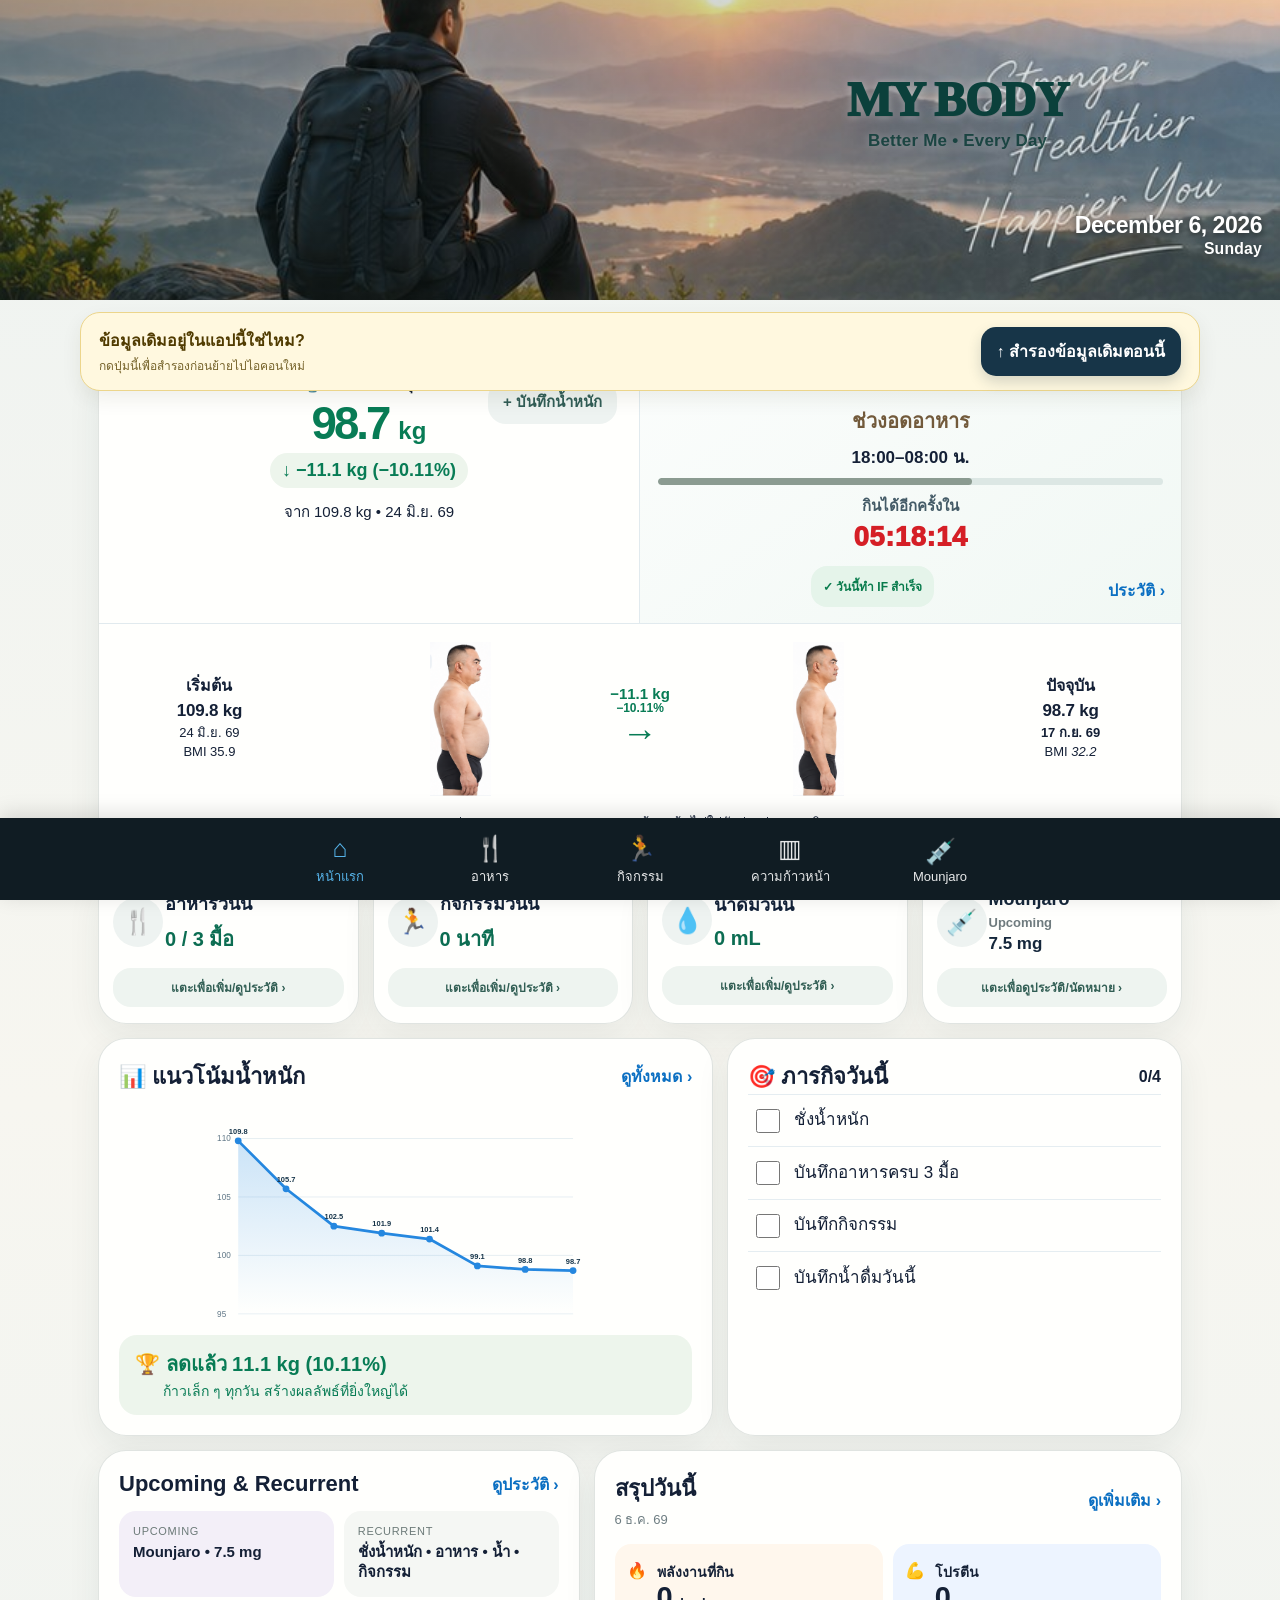
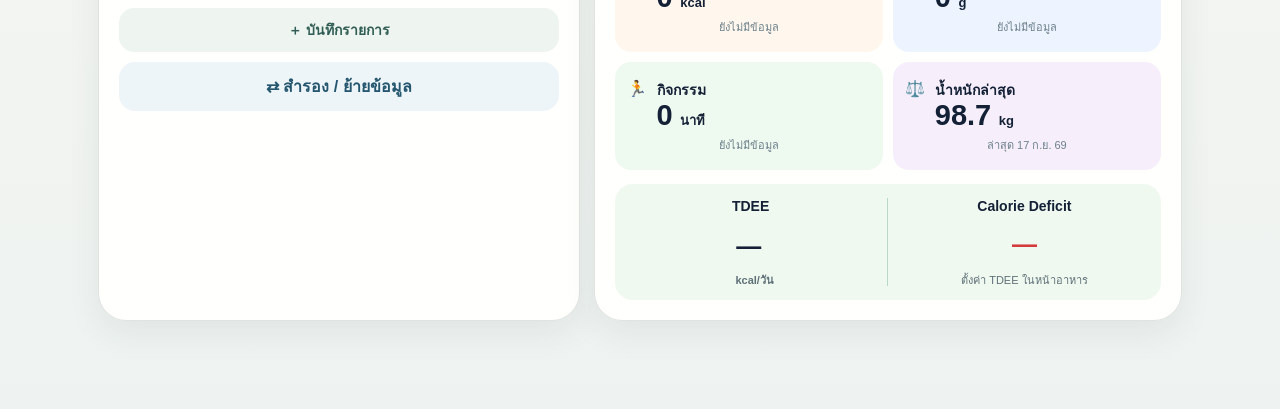
==== index.html @ dd6fee8f "Add files via upload" ====
<!doctype html><html lang="th"><head><meta charset="utf-8"><meta name="viewport" content="width=device-width,initial-scale=1,viewport-fit=cover,user-scalable=no"><meta name="theme-color" content="#173548"><meta http-equiv="Cache-Control" content="no-cache, no-store, must-revalidate"><meta http-equiv="Pragma" content="no-cache"><meta http-equiv="Expires" content="0"><title>MY BODY V1.9.5</title><link rel="manifest" href="manifest.json?v=1.9.5"><link rel="stylesheet" href="style.css?v=1.9.5"><link rel="icon" type="image/png" sizes="32x32" href="favicon-32.png?v=1.9.4"><link rel="apple-touch-icon" href="apple-touch-icon.png?v=1.9.4"><meta name="apple-mobile-web-app-capable" content="yes"></head><body>
<div id="app">
<header class="hero"><div class="heroText"><h1>MY BODY</h1><small>Better Me • Every Day</small></div><button class="dateCard" onclick="openDay()"><b id="todayDate"></b><span id="dow"></span></button></header>
<div class="legacyBackupBridge" id="legacyBackupBridge">
  <div><b>ข้อมูลเดิมอยู่ในแอปนี้ใช่ไหม?</b><small>กดปุ่มนี้เพื่อสำรองก่อนย้ายไปไอคอนใหม่</small></div>
  <button type="button" onclick="legacyExportBackup()">↑ สำรองข้อมูลเดิมตอนนี้</button>
</div>
<main>
<section class="card progressHero" onclick="openSection('weight')"><div class="topHealthSplit"><div class="weightBlock"><span class="eyebrow">⚖️ น้ำหนักปัจจุบัน</span><div class="weightNow"><b id="currentWeight">98.7</b><small>kg</small></div><div class="loss" id="lossText">↓ −11.1 kg (−10.11%)</div><p>จาก 109.8 kg • 24 มิ.ย. 69</p><button class="primary" onclick="event.stopPropagation();openAdd('weight')">+ บันทึกน้ำหนัก</button></div><div class="ifBlock" onclick="event.stopPropagation();openSection('if')"><div class="ifHead"><span>⏱ IF 14:10</span></div><b id="ifStatus">ช่วงรับประทานอาหาร</b><p id="ifWindow">08:00–18:00 น.</p><div class="ifProgress" aria-hidden="true"><i id="ifProgressFill"></i></div><span class="ifCountdownLabel" id="ifCountdownLabel">เหลือเวลากินอีก</span><strong id="ifCountdown">กำลังคำนวณ…</strong><button type="button" id="ifMarkBtn" class="ifMarkBtn" onclick="event.stopPropagation();toggleIFToday()">✓ วันนี้ทำ IF สำเร็จ</button><button type="button" class="ifHistoryLink" onclick="event.stopPropagation();openSection('if')">ประวัติ ›</button></div></div><div class="compare"><div><span>เริ่มต้น</span><b>109.8 kg</b><small>24 มิ.ย. 69<br>BMI 35.9</small></div><div class="bodyPhoto start" aria-label="ภาพแสดงความก้าวหน้าช่วงเริ่มต้น"></div><div class="delta"><b id="compareLossKg">−11.1 kg</b><span id="compareLossPct">−10.11%</span><em>→</em></div><div class="bodyPhoto now" aria-label="ภาพแสดงความก้าวหน้าปัจจุบัน"></div><div><span>ปัจจุบัน</span><b id="compareNow">98.7 kg</b><small><span id="compareDate">17 ก.ย. 69</span><br>BMI <i id="bmiNow">32.2</i></small></div><p>ส่วนสูง 175 ซม. • ภาพแสดงความก้าวหน้า ไม่ใช่สัดส่วนร่างกายจริง</p></div></section>
<section class="quickGrid"><button class="quick food" onclick="openSection('food')"><i>🍴</i><span>อาหารวันนี้</span><b id="mealCount">0 / 3 มื้อ</b><em>แตะเพื่อเพิ่ม/ดูประวัติ ›</em></button><button class="quick activity" onclick="openSection('activity')"><i>🏃</i><span>กิจกรรมวันนี้</span><b id="activityToday">0 นาที</b><em>แตะเพื่อเพิ่ม/ดูประวัติ ›</em></button><button class="quick water" onclick="openSection('water')"><i>💧</i><span>น้ำดื่มวันนี้</span><b id="waterToday">0 mL</b><em>แตะเพื่อเพิ่ม/ดูประวัติ ›</em></button><button class="quick mounjaro" onclick="openSection('mounjaro')"><i>💉</i><span>Mounjaro</span><b><small>Upcoming</small> 7.5 mg</b><em>แตะเพื่อดูประวัติ/นัดหมาย ›</em></button></section>
<section class="twoCol"><article class="card chartCard" onclick="openSection('weight')"><div class="head"><h2>📊 แนวโน้มน้ำหนัก</h2><span>ดูทั้งหมด ›</span></div><div id="chart"></div><div class="achievement">🏆 <b id="achievementLoss">ลดแล้ว 11.1 kg (10.11%)</b><small>ก้าวเล็ก ๆ ทุกวัน สร้างผลลัพธ์ที่ยิ่งใหญ่ได้</small></div></article><article class="card mission"><div class="head"><h2>🎯 ภารกิจวันนี้</h2><b id="score">0/4</b></div><label><input type="checkbox" data-task="weight"> ชั่งน้ำหนัก</label><label><input type="checkbox" data-task="food"> บันทึกอาหารครบ 3 มื้อ</label><label><input type="checkbox" data-task="activity"> บันทึกกิจกรรม</label><label><input type="checkbox" data-task="water"> บันทึกน้ำดื่มวันนี้</label></article></section>
<section class="twoCol lower"><article class="card upcomingCard" onclick="openSection('planner')"><div class="head"><h2>Upcoming &amp; Recurrent</h2><span>ดูประวัติ ›</span></div><div class="planPreview"><div><small>UPCOMING</small><b id="upcomingPreview">Mounjaro • 7.5 mg</b></div><div><small>RECURRENT</small><b>ชั่งน้ำหนัก • อาหาร • น้ำ • กิจกรรม</b></div></div><button class="planAdd" onclick="event.stopPropagation();openAdd('planner')">＋ บันทึกรายการ</button><button class="dataTransferBtn" onclick="event.stopPropagation();openBackup()">⇄ สำรอง / ย้ายข้อมูล</button></article><article class="card summary summary19"><div class="head"><div><h2>สรุปวันนี้</h2><small id="summaryDate"></small></div><span onclick="openDay()">ดูเพิ่มเติม ›</span></div><div class="metricGrid19"><p>🔥<span>พลังงานที่กิน</span><b id="kcalToday">0</b><small>kcal</small><em id="kcalDelta">ยังไม่มีข้อมูล</em></p><p>💪<span>โปรตีน</span><b id="proteinToday">0</b><small>g</small><em id="proteinDelta">ยังไม่มีข้อมูล</em></p><p>🏃<span>กิจกรรม</span><b id="sumActivity">0</b><small>นาที</small><em id="activityDelta">ยังไม่มีข้อมูล</em></p><p class="weightMetric" onclick="openSection('weight')">⚖️<span>น้ำหนักล่าสุด</span><b id="summaryWeight">—</b><small>kg</small><em id="summaryWeightDate">—</em></p></div><div class="energyStrip19"><div><span>TDEE</span><b id="summaryTdee">—</b><small>kcal/วัน</small></div><div class="deficitMini" onclick="openSection('food')"><span>Calorie Deficit</span><b id="deficitToday">—</b><small id="deficitHint">ตั้งค่า TDEE ในหน้าอาหาร</small></div></div></article></section>
</main>
<nav><button class="active" onclick="home()">⌂<span>หน้าแรก</span></button><button onclick="openSection('food')">🍴<span>อาหาร</span></button><button onclick="openSection('activity')">🏃<span>กิจกรรม</span></button><button onclick="openSection('weight')">▥<span>ความก้าวหน้า</span></button><button onclick="openSection('mounjaro')">💉<span>Mounjaro</span></button></nav>
</div>
<div id="sheet" class="sheet hidden"><div class="sheetPanel"><div class="sheetTop"><button onclick="closeSheet()">‹ กลับ</button><h2 id="sheetTitle"></h2><button id="addBtn" class="addBtn">＋ เพิ่ม</button></div><div id="sheetBody"></div></div></div>
<div id="modal" class="modal hidden"><form id="entryForm"><div class="modalCard"><div class="modalHead"><h2 id="modalTitle">บันทึก</h2><button type="button" onclick="closeModal()">✕</button></div><div id="formFields"></div><button class="save" type="submit">บันทึกข้อมูล</button></div></form></div>
<script>
async function legacyExportBackup(){
  const KEY='mybody_v12_data';
  try{
    const raw=localStorage.getItem(KEY);
    if(!raw){alert('ยังไม่พบข้อมูลเดิมในแอปนี้\n\nให้เปิดจากไอคอนเก่าที่มีข้อมูลครบ แล้วกดปุ่มนี้อีกครั้ง');return;}
    const stored=JSON.parse(raw);
    const payload={app:'MY BODY',format:1,version:'1.9.5-bridge',exportedAt:new Date().toISOString(),storageKey:KEY,data:stored};
    const text=JSON.stringify(payload,null,2);
    const d=new Date();
    const pad=n=>String(n).padStart(2,'0');
    const name=`MY-BODY-backup-${d.getFullYear()}-${pad(d.getMonth()+1)}-${pad(d.getDate())}-${pad(d.getHours())}${pad(d.getMinutes())}.json`;
    const blob=new Blob([text],{type:'application/json'});
    if(typeof File!=='undefined' && navigator.share && navigator.canShare){
      const file=new File([blob],name,{type:'application/json'});
      if(navigator.canShare({files:[file]})){
        try{await navigator.share({files:[file],title:'MY BODY Backup'});alert('สำรองข้อมูลแล้ว\n\nเก็บไฟล์นี้ไว้ แล้วนำเข้าในแอปใหม่');return;}catch(e){if(e&&e.name==='AbortError')return;}
      }
    }
    const url=URL.createObjectURL(blob);
    const a=document.createElement('a');a.href=url;a.download=name;document.body.appendChild(a);a.click();a.remove();
    setTimeout(()=>URL.revokeObjectURL(url),2000);
    alert('สร้างไฟล์สำรองแล้ว\n\nตรวจใน Files / Downloads');
  }catch(e){
    alert('สำรองข้อมูลไม่สำเร็จ กรุณาอย่าลบแอปเก่า');
  }
}
// Ask the browser to refresh the service worker and shell without touching localStorage.
if('serviceWorker' in navigator){window.addEventListener('load',()=>navigator.serviceWorker.getRegistrations().then(rs=>rs.forEach(r=>r.update())).catch(()=>{}));}
</script>
<script src="app.js?v=1.9.5"></script></body></html>
---- style.css ----
*{box-sizing:border-box}html,body{margin:0;font-family:-apple-system,BlinkMacSystemFont,"Noto Sans Thai","Segoe UI",sans-serif;color:#142036;background:#edf4f6}body{padding-bottom:88px}button,input,select,textarea{font:inherit}.hero{height:285px;position:relative;overflow:hidden;background:linear-gradient(155deg,#1d4a67 0%,#476a72 46%,#d59b56 100%);color:#fff;padding:34px 28px}.sun{position:absolute;width:90px;height:90px;border-radius:50%;right:27%;top:60px;background:radial-gradient(circle,#fffbd2 0,#ffd67a 20%,rgba(255,199,83,.25) 48%,transparent 70%)}.ridge{position:absolute;left:-10%;width:120%;height:180px;border-radius:50% 55% 0 0;transform:rotate(-3deg)}.r1{bottom:-80px;background:#29485a;opacity:.78}.r2{bottom:-118px;background:#173443;opacity:.9;transform:rotate(3deg)}.person{position:absolute;right:19%;bottom:15px;width:84px;height:125px;opacity:.88}.person:before{content:"";position:absolute;top:0;left:29px;width:30px;height:30px;border-radius:50%;background:#101f2b}.person i{position:absolute;top:25px;left:17px;width:55px;height:68px;border-radius:45% 45% 25% 25%;background:#101f2b}.person:after{content:"";position:absolute;top:82px;left:8px;width:78px;height:25px;border-radius:50%;background:#101f2b;transform:rotate(-10deg)}.heroText{position:relative;z-index:2}.hero h1{font-size:52px;margin:0;font-weight:900;letter-spacing:-1px}.hero p{font-size:28px;margin:12px 0 4px;font-weight:650}.hero small{font-size:18px;font-style:italic;opacity:.9}.dateCard{position:absolute;z-index:3;right:24px;top:30px;width:185px;border:0;border-radius:28px;background:rgba(255,255,255,.96);padding:16px;color:#13213b;box-shadow:0 12px 30px #0002}.dateCard span{display:block;font-size:21px;font-weight:800}.dateCard b{display:block;font-size:26px;line-height:1.2;margin:3px 0 9px}.dateCard em{display:block;border-top:2px solid #70c56d;padding-top:8px;font-size:13px;font-style:normal;color:#3b5260}main{max-width:1120px;margin:-28px auto 0;padding:0 18px;position:relative;z-index:4}.card,.quick{background:#fff;border:1px solid #dfe9ee;border-radius:28px;box-shadow:0 10px 28px rgba(32,63,78,.08)}.progressHero{display:grid;grid-template-columns:34% 66%;overflow:hidden}.weightBlock{padding:26px 28px;border-right:1px solid #e1eaee}.eyebrow{font-size:22px;font-weight:800}.weightNow{display:flex;align-items:baseline;gap:10px;margin:8px 0}.weightNow b{font-size:76px;line-height:1;color:#078a56;letter-spacing:-3px}.weightNow small{font-size:30px;font-weight:800;color:#078a56}.loss{display:inline-block;background:#ebfae9;color:#078a56;padding:8px 14px;border-radius:18px;font-size:23px;font-weight:800}.weightBlock p{font-size:17px}.primary,.quick em{border:0;background:#dff2ff;color:#0964aa;border-radius:18px;padding:12px 18px;font-weight:750}.compare{padding:22px 24px;display:grid;grid-template-columns:1fr 82px 1fr 65px 1fr;align-items:center;text-align:center;gap:9px}.compare>div:not(.bodyIcon):not(.delta){display:flex;flex-direction:column;gap:4px}.compare span{font-weight:800}.compare b{font-size:22px}.compare small{font-size:15px;line-height:1.5}.compare>p{grid-column:1/-1;margin:0;font-size:13px}.delta{color:#078a56;display:flex;flex-direction:column}.delta b{font-size:25px}.delta em{font-size:40px;font-style:normal}.bodyIcon{height:126px;position:relative}.bodyIcon:before{content:"";position:absolute;left:50%;top:0;transform:translateX(-50%);width:31px;height:31px;border-radius:50%;background:#344e63}.bodyIcon i{position:absolute;left:50%;top:28px;transform:translateX(-50%);height:68px;background:#344e63;border-radius:42% 42% 30% 30%}.bodyIcon:after{content:"";position:absolute;left:50%;top:88px;transform:translateX(-50%);width:43px;height:38px;border-left:12px solid #344e63;border-right:12px solid #344e63}.bodyIcon.start i{width:66px}.bodyIcon.start:after{width:58px}.bodyIcon.now i{width:45px}.bodyIcon.now:after{width:42px}.quickGrid{display:grid;grid-template-columns:repeat(4,1fr);gap:14px;margin-top:14px}.quick{border:0;padding:18px;text-align:left;min-height:164px;display:grid;grid-template-columns:52px 1fr;grid-template-rows:auto auto auto;align-items:center;cursor:pointer}.quick>i{grid-row:1/3;width:48px;height:48px;border-radius:50%;display:grid;place-items:center;font-style:normal;font-size:25px;background:#eaf5f4}.quick span{font-size:20px;font-weight:850}.quick b{font-size:23px}.quick em{grid-column:1/-1;text-align:center;margin-top:12px;font-style:normal;font-size:14px}.mounjaro span,.mounjaro b{color:#6d2da4}.twoCol{display:grid;grid-template-columns:1.15fr .85fr;gap:14px;margin-top:14px}.twoCol>.card{padding:20px}.head{display:flex;justify-content:space-between;align-items:center;gap:10px}.head h2{margin:0;font-size:22px}.head span{color:#0b6fc2;font-weight:700}#chart{height:235px;margin-top:10px}.achievement{background:#eaf9e9;color:#087b4c;border-radius:18px;padding:13px 16px;font-size:20px}.achievement small{display:block;margin-left:28px;font-size:14px}.mission label{display:block;padding:13px 5px;border-top:1px solid #e5edf1;font-size:17px}.mission input{width:23px;height:23px;vertical-align:middle;margin-right:9px}.lower{grid-template-columns:1fr 1fr}.quote p{background:#f5f8fa;border-radius:18px;padding:20px;font-size:19px;margin-bottom:0}.summary>div:last-child{display:grid;grid-template-columns:repeat(3,1fr);gap:10px;margin-top:14px}.summary p{margin:0;text-align:center;padding:14px 8px;border-radius:16px;background:#fff5e9}.summary p:nth-child(2){background:#edf3ff}.summary p:nth-child(3){background:#eaf9ef}.summary b,.summary small{display:block}.summary b{font-size:25px}.summary small{font-size:13px}nav{position:fixed;z-index:20;bottom:0;left:0;right:0;height:82px;padding-bottom:env(safe-area-inset-bottom);background:#0d1b25;display:flex;justify-content:center;box-shadow:0 -4px 20px #0002}nav button{width:min(19%,150px);border:0;background:transparent;color:#fff;font-size:25px;padding:10px 4px 7px;opacity:.9}nav button span{display:block;font-size:13px;margin-top:3px}nav button.active{color:#5ec4ff}.sheet{position:fixed;z-index:40;inset:0;background:#edf4f6;overflow:auto;padding-bottom:30px}.hidden{display:none!important}.sheetPanel{max-width:760px;margin:auto;min-height:100vh;background:#f4f8fa}.sheetTop{position:sticky;top:0;z-index:3;background:rgba(255,255,255,.96);backdrop-filter:blur(15px);display:grid;grid-template-columns:90px 1fr 90px;align-items:center;padding:16px 14px;border-bottom:1px solid #dfe8ed}.sheetTop h2{text-align:center;margin:0;font-size:22px}.sheetTop button{border:0;background:transparent;color:#086bb6;font-weight:750}.sheetTop .addBtn{background:#dff2ff;border-radius:14px;padding:8px}.sectionHero{padding:24px;background:linear-gradient(145deg,#173f57,#4c747a);color:#fff}.sectionHero b{font-size:45px;display:block}.sectionHero p{margin-bottom:0}.historyList{padding:14px}.historyItem{background:#fff;border-radius:20px;padding:16px;margin-bottom:10px;box-shadow:0 5px 16px #173b4b0c;display:grid;grid-template-columns:1fr auto;gap:5px 12px}.historyItem b{font-size:18px}.historyItem small{color:#657985}.historyItem .value{grid-row:1/3;grid-column:2;font-size:20px;font-weight:850;color:#087e50;align-self:center}.foodPhoto{width:66px;height:66px;object-fit:cover;border-radius:14px;grid-row:1/4}.historyItem.withPhoto{grid-template-columns:66px 1fr auto}.historyItem.withPhoto .value{grid-column:3}.empty{text-align:center;color:#72838d;padding:50px 20px}.modal{position:fixed;z-index:60;inset:0;background:#10222e99;display:grid;place-items:end center;padding:15px}.modalCard{width:min(100%,600px);background:#fff;border-radius:28px;padding:20px;max-height:90vh;overflow:auto}.modalHead{display:flex;justify-content:space-between;align-items:center}.modalHead h2{margin:0}.modalHead button{border:0;background:#edf3f6;width:36px;height:36px;border-radius:50%}.field{margin:14px 0}.field label{display:block;font-weight:800;margin-bottom:6px}.field input,.field select,.field textarea{width:100%;padding:13px;border:1px solid #ccd9df;border-radius:14px;background:#fbfdfe;font-size:17px}.field textarea{min-height:80px}.save{width:100%;border:0;border-radius:16px;padding:14px;background:#078a56;color:#fff;font-weight:850;font-size:18px}.danger{color:#c53b3b;border:0;background:transparent;font-weight:700}.note{font-size:13px;color:#657985}.pill{display:inline-block;padding:5px 9px;border-radius:99px;background:#edf4f7;font-size:12px;margin-right:5px}
@media(max-width:760px){.hero{height:260px;padding:28px 20px}.hero h1{font-size:42px}.hero p{font-size:23px;max-width:52%}.hero small{font-size:15px}.dateCard{right:14px;top:24px;width:160px;padding:13px}.dateCard b{font-size:23px}.person{right:30%;opacity:.65}.progressHero{grid-template-columns:1fr}.weightBlock{border-right:0;border-bottom:1px solid #e1eaee;padding:22px}.weightNow b{font-size:68px}.compare{grid-template-columns:1fr 58px .8fr 52px 1fr;padding:18px 10px}.compare b{font-size:18px}.delta b{font-size:19px}.bodyIcon{height:105px}.bodyIcon:after{top:76px;height:29px}.bodyIcon i{height:57px}.quickGrid{grid-template-columns:1fr 1fr}.quick{min-height:145px;padding:14px}.quick span{font-size:18px}.twoCol,.lower{grid-template-columns:1fr}.twoCol>.card{padding:17px}main{padding:0 12px}.card,.quick{border-radius:24px}.dateCard em{font-size:11px}nav{height:78px}nav button{font-size:22px}nav button span{font-size:11px}}
@media(max-width:390px){.hero h1{font-size:38px}.dateCard{width:148px}.hero p{font-size:21px}.weightNow b{font-size:62px}.compare{grid-template-columns:1fr 48px .8fr 44px 1fr}.compare small{font-size:12px}.compare b{font-size:16px}.quick span{font-size:17px}}
/* V1.3 — Private Health / MY FINANCE-inspired refinement */
:root{--ink:#132239;--muted:#6e7d82;--ivory:#f7f6f0;--sage:#e9efea;--green:#087c55;--line:#e3e7e3;--nav:#101c23}
body{background:linear-gradient(180deg,#eef3f1 0%,#f7f6f0 55%,#eef3f1 100%)}
.hero{height:278px;background:linear-gradient(155deg,#193f55 0%,#47656a 48%,#b48a56 100%);padding:36px 30px}
.hero:after{content:"";position:absolute;inset:0;background:linear-gradient(90deg,rgba(8,25,36,.28),transparent 55%,rgba(24,31,26,.08));pointer-events:none}
.heroText{z-index:4}.hero h1{font-size:54px;letter-spacing:-1.8px}.heroText small{display:block;margin-top:12px;font-size:19px;font-style:normal;font-weight:600;letter-spacing:.3px;color:rgba(255,255,255,.9)}
.dateCard{z-index:5;top:34px;right:28px;width:230px;min-height:112px;border:1px solid rgba(255,255,255,.7);border-radius:24px;padding:16px 20px;background:rgba(250,249,245,.96);box-shadow:0 18px 45px rgba(10,27,35,.20);white-space:nowrap}
.dateCard span{font-size:20px;color:#56656c;letter-spacing:.2px}.dateCard b{font-size:29px;line-height:1.15;margin:6px 0 0;color:var(--ink);letter-spacing:-.5px;white-space:nowrap}
main{margin-top:-34px}.card,.quick{border:1px solid rgba(221,226,222,.9);box-shadow:0 12px 34px rgba(34,54,58,.07);background:rgba(255,255,253,.98)}
.progressHero{border-radius:30px}.weightNow b,.weightNow small,.loss,.delta{color:var(--green)}.loss{background:#edf5ec}.primary,.quick em{background:#eef3f1;color:#315d57}.quick{transition:transform .15s ease,box-shadow .15s ease}.quick:active{transform:scale(.985)}
.quick>i{background:#eef3f1}.quick span{color:var(--ink)}.quick em{font-size:13px}.mounjaro span,.mounjaro b{color:#5d456e}
.achievement{background:#edf5ec;color:var(--green)}.quote p{background:#f6f5f0}.summary p{background:#f8f3ea}.summary p:nth-child(2){background:#f0f2f1}.summary p:nth-child(3){background:#edf5ec}
nav{background:var(--nav)}
.sectionHero{background:linear-gradient(145deg,#173c4e,#526d69)}
.historyItem{border:1px solid #e5e9e5;box-shadow:0 5px 18px rgba(31,52,55,.045)}
.dayCard{background:#fff;border:1px solid #e1e7e3;border-radius:22px;padding:0;margin-bottom:14px;overflow:hidden;box-shadow:0 7px 22px rgba(30,52,55,.05)}
.dayCardHead{display:flex;justify-content:space-between;align-items:center;padding:16px 17px;background:#f7f7f3;border-bottom:1px solid #e6e9e6}.dayCardHead b{font-size:20px}.dayCardHead span{font-size:13px;color:#718087}
.mealRow{display:grid;grid-template-columns:76px 1fr auto;gap:10px;padding:13px 17px;border-bottom:1px solid #edf0ed;align-items:start}.mealRow:last-child{border-bottom:0}.mealRow strong{font-size:15px;color:#52636a}.mealRow p{margin:0;line-height:1.5;font-size:16px}.mealRow em{font-style:normal;color:#087c55;font-weight:750;font-size:13px;white-space:nowrap}.dayTotal{padding:12px 17px;background:#f1f5f1;color:#41625c;font-size:13px;text-align:right}
@media(max-width:760px){.hero{height:248px;padding:30px 20px}.hero h1{font-size:44px}.heroText small{font-size:16px;margin-top:8px}.dateCard{right:15px;top:27px;width:188px;min-height:96px;padding:13px 14px;border-radius:22px}.dateCard span{font-size:17px}.dateCard b{font-size:23px}.person{right:26%;opacity:.58}.progressHero{border-radius:26px}}
@media(max-width:390px){.hero h1{font-size:39px}.dateCard{width:176px}.dateCard b{font-size:21px}.heroText small{font-size:14px}}
/* V1.6 visual master — premium, compact, image-led */
.hero{height:300px;background-image:linear-gradient(90deg,rgba(8,31,34,.34),rgba(8,31,34,.05)),url('hero.jpg');background-size:cover;background-position:center 48%;padding:34px 30px}
.hero:after{display:none}.heroText{filter:drop-shadow(0 2px 8px rgba(0,0,0,.25))}.hero h1{font-family:Georgia,"Times New Roman",serif;font-size:46px;font-weight:500;letter-spacing:-1px}.hero small{font-style:normal;font-size:18px;font-weight:500}.dateCard{background:rgba(255,255,255,.93);border:1px solid rgba(255,255,255,.65);box-shadow:0 14px 38px rgba(18,48,42,.15);backdrop-filter:blur(12px);-webkit-backdrop-filter:blur(12px)}
.progressHero{grid-template-columns:42% 58%}.weightBlock{padding:22px 26px}.eyebrow{font-size:19px}.weightNow b{font-size:64px}.weightNow small{font-size:25px}.loss{font-size:19px;padding:7px 12px}.weightBlock p{font-size:15px}.primary{font-size:15px;padding:10px 15px}
.compare{grid-template-columns:1fr 78px .85fr 78px 1fr;padding:18px 18px;gap:8px}.compare b{font-size:19px}.compare small{font-size:13px}.delta b{font-size:20px}.delta span{font-size:14px}.delta em{font-size:34px}.bodyPhoto{height:120px;background-repeat:no-repeat;background-size:contain;background-position:center}.bodyPhoto.start{background-image:url('body-start.png')}.bodyPhoto.now{background-image:url('body-now.png')}
.quick{min-height:145px;padding:16px}.quick span{font-size:18px}.quick b{font-size:20px;color:#0c6d52}.quick em{font-size:13px;padding:10px 12px;background:#eef4f0;color:#315e54}.quick>i{width:44px;height:44px;font-size:22px}.mounjaro b{font-size:17px!important;line-height:1.35;color:#15273b!important}.mounjaro b small{display:block;font-size:13px;font-weight:650;color:#6f7b7e;margin-bottom:2px}.mounjaro span{color:#15273b!important}.mounjaro em{color:#315e54!important}
@media(max-width:760px){.hero{height:285px;padding:30px 20px;background-position:center}.hero h1{font-size:42px}.hero small{font-size:16px}.dateCard{width:176px}.dateCard b{font-size:21px;white-space:nowrap}.progressHero{grid-template-columns:1fr}.weightBlock{padding:20px 22px}.weightNow b{font-size:60px}.compare{grid-template-columns:1fr 74px .72fr 74px 1fr;padding:15px 10px}.bodyPhoto{height:112px}.quick{min-height:132px}.quick span{font-size:17px}.quick b{font-size:19px}.quick em{font-size:12px}}
@media(max-width:390px){.hero h1{font-size:38px}.dateCard{width:164px}.dateCard b{font-size:19px}.compare{grid-template-columns:1fr 62px .7fr 62px 1fr}.bodyPhoto{height:100px}.compare b{font-size:16px}.compare small{font-size:11px}}
/* V1.6 Upcoming & Recurrent */
.upcomingCard{cursor:pointer}.planPreview{display:grid;grid-template-columns:1fr 1fr;gap:10px;margin-top:14px}.planPreview>div{padding:14px;border-radius:17px;background:#f5f7f4}.planPreview>div:first-child{background:#f3eff8}.planPreview small{display:block;font-size:11px;letter-spacing:.7px;color:#6c7a78;margin-bottom:5px}.planPreview b{font-size:15px;line-height:1.35}.planAdd{margin-top:11px;width:100%;border:0;border-radius:15px;padding:11px;background:#eef4f0;color:#315e54;font-weight:800;font-size:14px}.plannerRow{background:#fff;border-radius:19px;padding:15px;margin-bottom:10px;box-shadow:0 5px 16px #173b4b0c;display:grid;grid-template-columns:1fr auto;gap:4px 12px}.plannerRow small{display:block;color:#687b80;margin-top:4px}.plannerRow em{font-style:normal;font-weight:800;color:#087e50;align-self:center}.plannerTag{display:inline-block;font-size:10px;padding:4px 7px;border-radius:99px;background:#edf4f1;color:#315e54;margin-right:6px}.plannerTag.up{background:#f1eafa;color:#654579}
@media(max-width:760px){.planPreview{grid-template-columns:1fr}.upcomingCard .head h2{font-size:20px}}
/* V1.6 — locked visual: image-first hero + centered weight */
.heroText{position:absolute;z-index:4;right:28px;left:auto;top:38px;width:46%;text-align:center;color:#0c3b37;filter:drop-shadow(0 1px 4px rgba(255,255,255,.35))}
.hero h1{margin:0;font-family:Georgia,"Times New Roman",serif;font-size:48px;font-weight:500;line-height:1;color:#0b403b;white-space:nowrap}
.heroText small{display:block;margin-top:7px;font-size:17px;font-style:normal;font-weight:600;color:#123f3b;white-space:nowrap}
.dateCard{top:126px;right:34px;width:auto;min-width:220px;min-height:0;padding:12px 18px;border-radius:22px;text-align:center}
.dateCard span{display:inline;font-size:17px;color:#284d49;margin-right:7px}.dateCard b{display:inline;font-size:20px;line-height:1;margin:0;color:#132239;white-space:nowrap}
.progressHero{display:block}.weightBlock{position:relative;text-align:center;padding:20px 26px 18px;border-right:0;border-bottom:1px solid #e1eaee}.eyebrow{display:block;font-size:19px}.weightNow{justify-content:center;margin:6px 0}.weightNow b{font-size:60px}.weightNow small{font-size:24px}.loss{font-size:18px}.weightBlock p{margin:12px 0;font-size:15px}.weightBlock .primary{position:absolute;right:22px;top:22px}
.compare{grid-template-columns:1fr 112px .72fr 112px 1fr;padding:18px 22px 12px;gap:10px}.bodyPhoto{height:154px}.compare b{font-size:19px}.compare small{font-size:13px}.delta b{font-size:20px}.delta em{font-size:38px}.compare>p{margin-top:2px}
@media(max-width:760px){.hero{height:300px;background-position:center 48%}.heroText{right:16px;top:34px;width:50%}.hero h1{font-size:39px}.heroText small{font-size:14px}.dateCard{top:105px;right:18px;min-width:184px;padding:10px 12px}.dateCard span{font-size:14px}.dateCard b{font-size:17px}.weightBlock{padding:18px 16px 16px}.weightBlock .primary{right:15px;top:17px;font-size:13px;padding:9px 12px}.weightNow b{font-size:57px}.compare{grid-template-columns:1fr 82px .68fr 82px 1fr;padding:14px 8px 10px}.bodyPhoto{height:130px}.compare b{font-size:16px}.compare small{font-size:11px}.delta b{font-size:18px}.delta span{font-size:12px}.delta em{font-size:32px}}
@media(max-width:390px){.heroText{right:13px;width:52%}.hero h1{font-size:35px}.heroText small{font-size:12px}.dateCard{right:14px;top:98px;min-width:174px}.dateCard b{font-size:16px}.weightBlock .primary{position:static;margin-top:5px}.compare{grid-template-columns:1fr 72px .65fr 72px 1fr}.bodyPhoto{height:118px}}

/* V1.7.1 */
.summary em{display:block;font-size:11px;font-style:normal;color:#667a84;margin-top:7px}.deficitMini{margin-top:12px!important;padding:12px 14px;border-radius:16px;background:#edf5ec;display:grid!important;grid-template-columns:1fr auto;align-items:center;cursor:pointer}.deficitMini span{font-weight:800}.deficitMini b{font-size:18px;color:#078a56}.deficitMini small{grid-column:1/-1;text-align:left;margin-top:3px}.nutritionDash{margin:14px;background:#fff;border:1px solid #dfe9ee;border-radius:26px;box-shadow:0 10px 28px rgba(32,63,78,.08);padding:20px;display:grid;grid-template-columns:1fr 1fr auto;gap:16px;align-items:center}.nutritionDash>div{padding:10px}.nutritionDash small,.nutritionDash span{display:block;color:#607681}.nutritionDash b{display:block;font-size:34px;color:#078a56;margin:5px 0}.nutritionDash .defRing{border-left:1px solid #e2eaed}.nutritionDash button{border:0;border-radius:16px;background:#e6f2ee;color:#245d50;padding:12px;font-weight:800}.calorieNote{background:#f4f7f8;border-radius:16px;padding:14px}.dayTotal{padding:12px 16px;font-weight:850;color:#078a56;text-align:right;border-top:1px solid #e3eaed}.dayCard{background:#fff;border-radius:22px;margin-bottom:14px;overflow:hidden;border:1px solid #dfe7e9}.dayCardHead{display:flex;justify-content:space-between;padding:15px 16px;background:#fbfcfa}.dayCardHead b{font-size:20px}.dayCardHead span{color:#71838b}.mealRow{display:grid;grid-template-columns:100px 1fr auto;gap:10px;padding:13px 16px;border-top:1px solid #e5ecee;align-items:start}.mealRow strong{color:#5d7079}.mealRow p{margin:0}.mealRow em{font-style:normal;color:#078a56;font-weight:800;white-space:nowrap}
@media(max-width:650px){.nutritionDash{grid-template-columns:1fr 1fr}.nutritionDash button{grid-column:1/-1}.nutritionDash b{font-size:27px}.mealRow{grid-template-columns:72px 1fr}.mealRow em{grid-column:2}.summary em{font-size:10px}.deficitMini{grid-template-columns:1fr}.deficitMini b{margin-top:3px}}
.editableMeal{cursor:pointer}.editableMeal:active{background:#f3f8f5}.deleteFoodBtn{width:100%;border:0;border-radius:15px;padding:13px;background:#fff0ef;color:#a83a34;font-weight:800;margin-top:8px}
/* V1.8 — approved Food + editable Activity */
.foodDash18{margin:14px;background:#fff;border:1px solid #dfe8e6;border-radius:28px;box-shadow:0 12px 30px rgba(25,55,62,.07);padding:18px;display:grid;grid-template-columns:1fr 1.25fr;gap:12px;align-items:stretch}.foodIntake,.defGauge{border-radius:22px;padding:18px;background:#f8f4ea}.foodIntake small,.defGauge small,.foodIntake span,.defGauge span{display:block;color:#62757b}.foodIntake b{display:block;font-size:36px;color:#078a56;margin:6px 0}.defGauge{background:linear-gradient(135deg,#eef8ef,#e2f3e7);border:1px solid #b8dec4}.defGauge b{display:block;font-size:28px;color:#078a56;margin:8px 0}.foodDash18>button{grid-column:1/-1;border:0;border-radius:16px;background:#edf4f1;color:#315e54;padding:12px;font-weight:850}.listTitle{display:flex;justify-content:space-between;align-items:center}.listTitle span{font-size:12px;color:#75858b}.dayTotal{display:grid;grid-template-columns:1fr auto;align-items:center;text-align:left}.dayTotal b{font-size:17px}.dayTotal small{grid-column:1/-1;text-align:right;color:#60767b}.mealRow em small{display:block;font-size:10px;color:#60767b;margin-top:3px}.activityRow{background:#fff;border:1px solid #dfe8e6;border-radius:22px;padding:14px;margin-bottom:12px;display:grid;grid-template-columns:1fr auto 42px 42px;gap:8px;align-items:center;box-shadow:0 6px 18px rgba(25,55,62,.045)}.activityInfo b,.activityInfo strong,.activityInfo small{display:block}.activityInfo b{font-size:14px;color:#596d74}.activityInfo strong{font-size:17px;margin-top:2px}.activityInfo small{color:#74868c;margin-top:3px}.activityRow em{font-style:normal;font-size:17px;font-weight:850;color:#078a56;white-space:nowrap}.activityRow button{width:40px;height:40px;border-radius:12px;font-size:18px;font-weight:800}.editAct{border:1px solid #b8dcf4;background:#eaf6ff;color:#1478c8}.delAct{border:1px solid #f1c4c1;background:#fff0ef;color:#c13e36}
@media(max-width:650px){.foodDash18{grid-template-columns:1fr}.foodDash18>button{grid-column:auto}.foodIntake b{font-size:32px}.defGauge b{font-size:24px}.activityRow{grid-template-columns:1fr auto 38px 38px}.activityRow button{width:36px;height:36px}.activityInfo strong{font-size:16px}}
/* V1.9 — approved compact health dashboard */
.versionBadge{display:inline-block;margin-top:10px;padding:4px 9px;border:1px solid #ffffff66;border-radius:999px;font-size:12px;font-style:normal;font-weight:800;letter-spacing:.4px;background:#ffffff22}.summary19{padding:20px!important}.summary19>.head{margin-bottom:14px}.summary19>.head>div>small{display:block;color:var(--muted);margin-top:3px}.metricGrid19{display:grid!important;grid-template-columns:1fr 1fr!important;gap:10px!important;margin:0!important}.summary19 .metricGrid19 p{min-height:132px!important;padding:14px!important;display:grid;grid-template-columns:auto 1fr;grid-template-rows:auto auto auto;column-gap:10px;text-align:left!important;align-content:center}.metricGrid19 p:nth-child(1){background:#fff7ed!important}.metricGrid19 p:nth-child(2){background:#edf4ff!important}.metricGrid19 p:nth-child(3){background:#eef9f0!important}.metricGrid19 p:nth-child(4){background:#f6effb!important}.metricGrid19 p>span{font-size:14px;font-weight:800;align-self:center}.metricGrid19 p>b{grid-column:2;font-size:31px!important;line-height:1}.metricGrid19 p>small{grid-column:2;font-size:14px!important}.metricGrid19 p>em{grid-column:1/-1;margin-top:9px;color:#6d808b;font-size:12px;font-style:normal;text-align:center}.weightMetric{cursor:pointer}.energyStrip19{display:grid;grid-template-columns:.85fr 1.15fr;gap:0;margin-top:10px;background:#eff9f0;border-radius:18px;padding:14px}.energyStrip19>div:first-child{border-right:1px solid #b8d8c5;padding-right:14px}.energyStrip19>div:first-child span{display:block;font-size:13px;font-weight:850}.energyStrip19>div:first-child b{display:inline;font-size:25px}.energyStrip19>div:first-child small{font-size:12px;margin-left:3px}.summary19 .deficitMini{display:block!important;margin:0!important;padding:0 0 0 14px!important;background:transparent!important;text-align:left}.summary19 .deficitMini span{display:block;font-size:13px;font-weight:850}.summary19 .deficitMini b{display:block;color:#078a56;font-size:23px;line-height:1.15;margin:3px 0}.summary19 .deficitMini small{font-size:11px;color:#657985}.mealSummary19{margin-top:12px;border-top:1px solid #e4ebe7;padding-top:12px}.mealSummaryHead{display:flex;justify-content:space-between;align-items:center}.mealSummaryHead>b{font-size:16px}.mealSummaryHead>span{color:#0b6fc2;font-size:12px;font-weight:750}.mealBreakdown19{display:grid;grid-template-columns:repeat(4,1fr);gap:7px;margin-top:9px}.mealMini19{background:#f7f7f4;border-radius:12px;padding:9px 7px}.mealMini19 span{display:block;font-size:11px;font-weight:800}.mealMini19 b{display:block;font-size:15px;margin-top:3px}.mealMini19 small{font-size:10px;color:#6d808b}.mealTotal19{margin-top:9px;padding-top:8px;border-top:1px solid #e4ebe7;font-size:14px}.lower{grid-template-columns:.9fr 1.1fr}@media(max-width:760px){.lower{grid-template-columns:1fr}.summary19{padding:17px!important}.metricGrid19{grid-template-columns:1fr 1fr!important}.energyStrip19{grid-template-columns:1fr 1.25fr}.mealBreakdown19{grid-template-columns:repeat(4,1fr)}}@media(max-width:390px){.mealBreakdown19{grid-template-columns:1fr 1fr}.energyStrip19{grid-template-columns:1fr}.energyStrip19>div:first-child{border-right:0;border-bottom:1px solid #b8d8c5;padding:0 0 10px}.summary19 .deficitMini{padding:10px 0 0!important}}

/* V1.9.5 — planner completion sync hotfix */
.summary19 .deficitMini span{white-space:nowrap;font-size:12px}
.summary19 .deficitMini b{white-space:nowrap;font-size:21px}
@media(max-width:390px){.summary19 .deficitMini span{font-size:11px}.summary19 .deficitMini b{font-size:20px}}

/* V1.9.5 — IF 14:10 status + history */
.topHealthSplit{display:grid;grid-template-columns:60% 40%;border-bottom:1px solid #e1eaee}.topHealthSplit .weightBlock{border:0;border-right:1px solid #e1eaee;border-bottom:0}.ifBlock{padding:20px 22px;text-align:left;display:flex;flex-direction:column;justify-content:center;cursor:pointer;background:linear-gradient(145deg,#fbfdfc,#f1f8f4)}.ifHead{display:flex;align-items:center;justify-content:space-between;gap:8px}.ifHead span{font-size:18px;font-weight:900}.ifHead button{border:0;background:transparent;color:#0b6fc2;font-weight:800;padding:7px}.ifBlock>b{font-size:22px;color:#078a56;margin-top:8px}.ifBlock>p{margin:4px 0;color:#647980;font-size:14px}.ifBlock>strong{font-size:17px;color:#17354a;margin-top:4px}.ifMarkBtn{margin-top:12px;border:0;border-radius:16px;padding:11px 12px;background:#e5f4ea;color:#087b4c;font-weight:850}.ifMarkBtn.done{background:#078a56;color:#fff}.ifMarkBtn.fail{background:#f4f0ea;color:#795f3d}.ifHistorySummary{display:grid;grid-template-columns:1fr 1fr;gap:10px;margin-bottom:14px}.ifStat{background:#fff;border:1px solid #dfe8e6;border-radius:18px;padding:14px}.ifStat span,.ifStat small{display:block;color:#6a7e86}.ifStat b{display:block;font-size:25px;color:#078a56;margin:3px 0}.ifDayRow{display:grid;grid-template-columns:1fr auto;gap:10px;align-items:center;background:#fff;border:1px solid #dfe8e6;border-radius:18px;padding:14px;margin-bottom:9px}.ifDayRow b,.ifDayRow small{display:block}.ifDayRow small{color:#71848b;margin-top:3px}.ifDayRow em{font-style:normal;font-weight:850}.ifDayRow .ok{color:#078a56}.ifDayRow .no{color:#8b704c}.ifDayRow .none{color:#829198}.ifActions{display:flex;gap:8px;margin-top:8px}.ifActions button{border:0;border-radius:12px;padding:9px 11px;font-weight:800}.ifActions .yes{background:#e5f4ea;color:#087b4c}.ifActions .noBtn{background:#f4f0ea;color:#795f3d}
@media(max-width:760px){.topHealthSplit{grid-template-columns:60% 40%}.topHealthSplit .weightBlock{padding:18px 12px 16px}.topHealthSplit .weightBlock .primary{position:static;margin-top:5px}.topHealthSplit .weightNow b{font-size:50px}.topHealthSplit .weightNow small{font-size:21px}.topHealthSplit .loss{font-size:15px;padding:7px 9px}.topHealthSplit .weightBlock p{font-size:12px}.ifBlock{padding:15px 12px}.ifHead span{font-size:15px}.ifHead button{font-size:11px;padding:4px}.ifBlock>b{font-size:17px}.ifBlock>p{font-size:12px}.ifBlock>strong{font-size:14px}.ifMarkBtn{font-size:12px;padding:9px 7px}.compare{border-top:0}}
@media(max-width:390px){.topHealthSplit{grid-template-columns:58% 42%}.topHealthSplit .weightNow b{font-size:44px}.topHealthSplit .weightNow small{font-size:18px}.ifBlock{padding:13px 9px}.ifHead span{font-size:14px}.ifBlock>b{font-size:15px}.ifBlock>strong{font-size:12px}.ifMarkBtn{font-size:11px}}
/* V1.9.6 — 50:50 Weight + IF refinement */
.topHealthSplit{grid-template-columns:50% 50%!important}
.topHealthSplit .weightBlock{padding:22px 18px 18px!important}
.ifBlock{padding:20px 18px 16px!important;position:relative;display:flex;flex-direction:column;min-width:0}
.ifHead{display:flex;align-items:center;justify-content:flex-start}
.ifHead span{font-size:20px!important;font-weight:900}
.ifBlock>b{font-size:20px!important;white-space:nowrap;margin-top:10px!important}
.ifBlock>p{font-size:17px!important;font-weight:900!important;color:#142036!important;margin:6px 0 12px!important;white-space:nowrap}
.ifCountdownLabel{display:block;font-size:15px;font-weight:750;color:#445b67;white-space:nowrap}
.ifBlock>strong{display:block;font-size:28px!important;line-height:1.15;color:#d51f26!important;margin:3px 0 8px!important;font-weight:950;white-space:nowrap}
.ifMarkBtn{margin-top:5px!important;margin-right:76px;font-size:12px!important}
.ifHistoryLink{position:absolute;right:12px;bottom:12px;border:0;background:transparent;color:#0b6fc2;font-weight:850;padding:8px 4px}
.dateCard{width:310px!important;padding:13px 18px!important}
.dateCard span{display:none!important}
.dateCard b{font-size:24px!important;line-height:1.15!important;margin:0!important;white-space:nowrap}
@media(max-width:620px){
 .topHealthSplit{grid-template-columns:50% 50%!important}
 .topHealthSplit .weightBlock{padding:16px 10px 14px!important}
 .topHealthSplit .weightNow b{font-size:48px!important}
 .topHealthSplit .weightNow small{font-size:20px!important}
 .topHealthSplit .loss{font-size:14px!important;padding:7px 8px!important}
 .ifBlock{padding:14px 10px 12px!important}
 .ifHead span{font-size:17px!important}
 .ifBlock>b{font-size:16px!important;white-space:nowrap}
 .ifBlock>p{font-size:14px!important;white-space:nowrap}
 .ifCountdownLabel{font-size:12px!important}
 .ifBlock>strong{font-size:22px!important;white-space:nowrap}
 .ifMarkBtn{font-size:10px!important;margin-right:55px!important;padding:8px 5px!important}
 .ifHistoryLink{font-size:10px!important;right:7px;bottom:12px}
 .dateCard{width:270px!important;right:14px!important;padding:12px 12px!important}
 .dateCard b{font-size:20px!important}
}

/* V1.9.7 — compact date + IF HH:MM:SS + progress bar */
.dateCard{width:270px!important;padding:10px 16px!important;display:flex!important;flex-direction:column!important;align-items:center!important;gap:2px!important}
.dateCard b{display:block!important;order:1;font-size:22px!important;line-height:1.05!important;margin:0!important;white-space:nowrap}
.dateCard span{display:block!important;order:2;font-size:15px!important;line-height:1.05!important;color:#48615f!important;font-weight:700!important;margin:2px 0 0!important}
.ifProgress{width:100%;height:7px;border-radius:999px;background:#dce7e4;overflow:hidden;margin:0 0 9px}
.ifProgress i{display:block;height:100%;width:0;border-radius:inherit;transition:width .8s linear;background:#9aab9f}
.ifProgress i.eating{background:#078a56}
.ifProgress i.fasting{background:#8b9b91}
.ifBlock>p{margin-bottom:8px!important}
.ifBlock>strong{font-variant-numeric:tabular-nums;letter-spacing:.5px}
@media(max-width:620px){.dateCard{width:235px!important;padding:9px 11px!important}.dateCard b{font-size:18px!important}.dateCard span{font-size:13px!important}.ifProgress{height:6px;margin-bottom:7px}.ifBlock>strong{font-size:25px!important}}


/* V1.9.8 — final Home polish */
/* Date: lower-right, lighter/translucent so it blends into hero while staying legible */
.dateCard{top:auto!important;bottom:16px!important;right:24px!important;background:rgba(255,255,255,.72)!important;backdrop-filter:blur(8px);-webkit-backdrop-filter:blur(8px);box-shadow:0 8px 22px rgba(0,0,0,.08)!important}
/* IF: visually centered inside its 50% column */
.ifBlock{justify-content:center!important}
/* Current 98.8 figure: 3% smaller than V1.9.7 */
.topHealthSplit .weightNow b{font-size:58.2px!important}
/* Countdown: 2% smaller than V1.9.7 */
.ifBlock>strong{font-size:27.44px!important}
@media(max-width:760px){
 .dateCard{top:auto!important;bottom:14px!important;right:18px!important}
 .topHealthSplit .weightNow b{font-size:46.56px!important}
 .ifBlock>strong{font-size:24.5px!important}
}
@media(max-width:390px){
 .dateCard{top:auto!important;bottom:12px!important;right:14px!important}
 .topHealthSplit .weightNow b{font-size:42.68px!important}
}


/* V1.9.9 — date readability + version under date */
.dateCard b{font-size:23.1px!important}
.dateCard span{font-size:15.75px!important}
.dateCard .versionBadge{display:inline-block!important;order:3!important;margin:5px 0 0 auto!important;padding:3px 8px!important;border:1px solid rgba(255,255,255,.48)!important;border-radius:999px!important;background:rgba(255,255,255,.14)!important;color:#48615f!important;font-size:11px!important;line-height:1.1!important;font-style:normal!important;font-weight:800!important}
@media(max-width:620px){.dateCard b{font-size:18.9px!important}.dateCard span{font-size:13.65px!important}.dateCard .versionBadge{font-size:10px!important}}

/* V1.2 hotfix — keep date/version fully inside hero; same size and lower-right alignment */
.dateCard{bottom:46px!important}
@media(max-width:620px){.dateCard{bottom:44px!important}}
@media(max-width:390px){.dateCard{bottom:42px!important}}


/* V1.3 — locked hero cleanup: no visible version; lower MY BODY so the sun stays clear */
.heroText{top:76px!important}
@media(max-width:760px){.heroText{top:68px!important}}
@media(max-width:390px){.heroText{top:64px!important}}

/* V1.3.1 — date text only, anchored to the hero's bottom-right */
.dateCard{
  top:auto!important;
  right:10px!important;
  bottom:10px!important;
  width:auto!important;
  min-width:0!important;
  min-height:0!important;
  padding:0!important;
  border:0!important;
  border-radius:0!important;
  background:transparent!important;
  box-shadow:none!important;
  backdrop-filter:none!important;
  -webkit-backdrop-filter:none!important;
  display:flex!important;
  flex-direction:column!important;
  align-items:flex-end!important;
  text-align:right!important;
  gap:2px!important;
}
.dateCard b,.dateCard span{text-shadow:0 1px 5px rgba(255,255,255,.62)}
@media(max-width:620px){.dateCard{right:10px!important;bottom:10px!important}}
@media(max-width:390px){.dateCard{right:8px!important;bottom:8px!important}}

/* V1.3.2 — anchor date to the VISIBLE lower-right of hero.
   Main card overlaps hero by 28px, so 38px = 28px overlap + 10px visible inset. */
.dateCard{right:10px!important;bottom:38px!important}
@media(max-width:620px){.dateCard{right:10px!important;bottom:38px!important}}
@media(max-width:390px){.dateCard{right:8px!important;bottom:36px!important}}

/* V1.3.3 — final hero date placement: fully visible inside hero, white text */
.dateCard{right:10px!important;bottom:64px!important;color:#fff!important}
.dateCard b,.dateCard span{color:#fff!important;text-shadow:0 2px 7px rgba(0,0,0,.58)!important}
@media(max-width:620px){.dateCard{right:10px!important;bottom:64px!important}}
@media(max-width:390px){.dateCard{right:8px!important;bottom:62px!important}}


/* V1.6 — compact polish + editable histories */
/* Approved Hero: stronger motivation, date low-right but fully inside visible hero */
.heroText h1{font-weight:950!important;text-shadow:0 1px 1px rgba(0,0,0,.08)}
.heroText small{font-weight:900!important;letter-spacing:.2px}
.dateCard{right:10px!important;bottom:42px!important;color:#fff!important;z-index:4!important}
.dateCard b,.dateCard span{color:#fff!important;text-shadow:0 2px 7px rgba(0,0,0,.62)!important}
@media(max-width:620px){.dateCard{right:10px!important;bottom:40px!important}}
@media(max-width:390px){.dateCard{right:8px!important;bottom:38px!important}}

/* IF information centered; action buttons retain their existing placement */
.ifBlock{text-align:center!important;align-items:center!important}
.ifBlock .ifHead,.ifBlock>b,.ifBlock>p,.ifBlock>.ifCountdownLabel,.ifBlock>strong{width:100%;text-align:center!important}
.ifBlock .ifHead{justify-content:center!important}
.ifBlock .ifProgress{width:100%!important}
.ifBlock .ifMarkBtn{align-self:center}
.ifBlock .ifHistoryLink{align-self:flex-end}

/* Quick cards: same family, less vertical scrolling */
.quick{min-height:0!important;padding:16px 14px!important;row-gap:4px!important}
.quick i{width:50px!important;height:50px!important;font-size:25px!important}
.quick em{margin-top:8px!important;padding:10px 8px!important;white-space:nowrap!important;font-size:12px!important}
.quick.mounjaro em{white-space:nowrap!important}

/* Daily missions: four truly-daily items, compact rows */
.mission{padding-bottom:12px!important}
.mission label{padding:11px 4px!important;min-height:0!important}
.mission input{width:24px!important;height:24px!important}

/* Summary: number + unit on one line and balanced TDEE/deficit */
.summary19 .metricGrid19 p{min-height:108px!important;padding:11px 12px!important;grid-template-rows:auto auto!important;align-content:center!important}
.summary19 .metricGrid19 p>b{display:inline!important;grid-column:2!important;font-size:29px!important;line-height:1!important}
.summary19 .metricGrid19 p>small{display:inline!important;grid-column:2!important;margin-left:5px!important;font-size:13px!important;align-self:end!important}
.summary19 .metricGrid19 p>em{margin-top:6px!important;font-size:11px!important}
.energyStrip19{grid-template-columns:1fr 1fr!important;align-items:stretch!important}
.energyStrip19>div{display:flex!important;flex-wrap:wrap;align-content:center}
.energyStrip19>div>span{width:100%;font-size:13px!important;font-weight:850!important}
.energyStrip19>div:first-child span{white-space:normal!important}
.summary19 .deficitMini{text-align:center!important;align-items:center!important;justify-content:center!important}
.summary19 .deficitMini span{font-size:13px!important;text-align:center!important}
.summary19 .deficitMini b{font-size:25px!important;text-align:center!important;width:100%}

/* Weight chart: use the empty space instead of making the card taller */
.chartCard #chart{height:285px!important;margin-top:-8px!important;margin-bottom:-8px!important}
.chartCard .achievement{margin-top:2px!important}

/* Food history: wider food-name column, kcal/protein one line, tighter rows/cards */
.dayCard{margin-bottom:12px!important}
.dayCardHead{padding:10px 14px!important}
.mealRow{grid-template-columns:62px minmax(0,1fr) auto!important;gap:8px!important;padding:10px 14px!important;min-height:0!important;align-items:center!important}
.mealRow strong{font-size:13px!important}
.mealRow p{margin:0!important;line-height:1.25!important;font-size:14px!important;min-width:0!important}
.mealRow em{white-space:nowrap!important;font-size:13px!important}
.mealRow em small{display:inline!important;font-size:11px!important;margin-left:2px!important}
.dayTotal{padding:10px 14px!important}
.dayTotal b{white-space:nowrap!important}
.dayTotal b small{display:inline!important;font-size:11px!important}

/* IF history: compact and every day is editable */
.ifDayRow{padding:10px 12px!important;margin-bottom:6px!important;border-radius:14px!important;gap:8px!important}
.ifDayRow b{font-size:16px!important}
.ifDayRow small{font-size:12px!important;margin-top:1px!important}
.ifDayRow em{font-size:12px!important;white-space:nowrap!important}
.ifActions{gap:5px!important;margin-top:6px!important;flex-wrap:wrap}
.ifActions button{padding:6px 8px!important;border-radius:9px!important;font-size:11px!important}
.ifActions .clearBtn{background:#eef2f3;color:#71848b}

/* Mounjaro history: date / description / dose get breathing room and are tappable */
.shotItem{grid-template-columns:minmax(112px,1fr) auto!important;column-gap:18px!important;cursor:pointer!important}
.shotItem>div:first-child{display:grid!important;grid-template-columns:max-content 1fr!important;align-items:center!important;column-gap:14px!important;min-width:0!important}
.shotItem>div:first-child b,.shotItem>div:first-child small{margin:0!important}
.shotItem>div:first-child small{white-space:nowrap!important}
.shotItem .value{white-space:nowrap!important}


/* V1.6 — verified mobile compact summary + chart geometry fix */
/* Metric values: keep value and unit on one baseline, without overlapping grid items */
.summary19 .metricGrid19 p>small{display:none!important}
.summary19 .metricGrid19 p>b{display:block!important;grid-column:2!important;white-space:nowrap!important}
.summary19 .metricGrid19 p:nth-child(1)>b::after{content:" kcal";font-size:13px;font-weight:700;color:#142036;margin-left:4px}
.summary19 .metricGrid19 p:nth-child(2)>b::after{content:" g";font-size:13px;font-weight:700;color:#142036;margin-left:4px}
.summary19 .metricGrid19 p:nth-child(3)>b::after{content:" นาที";font-size:13px;font-weight:700;color:#142036;margin-left:4px}
.summary19 .metricGrid19 p:nth-child(4)>b::after{content:" kg";font-size:13px;font-weight:700;color:#142036;margin-left:4px}
/* TDEE and Calorie Deficit are equal-weight headings; TDEE unit shares number baseline */
.energyStrip19>div>span,.summary19 .deficitMini span{font-size:14px!important;font-weight:850!important;line-height:1.2!important}
.energyStrip19>div:first-child small{display:none!important}
.energyStrip19>div:first-child b::after{content:" kcal/วัน";font-size:12px;font-weight:700;color:#142036;margin-left:4px;vertical-align:baseline}
/* Chart: SVG viewBox is now taller (H=360), so the plot itself fills mobile vertical space instead of letterboxing */
.chartCard #chart{height:245px!important;margin-top:-2px!important;margin-bottom:-2px!important}
.chartCard .achievement{margin-top:0!important}

/* V1.7 — requested alignment polish */
/* Hero date: one small step toward the right edge, keep fully inside */
.dateCard{right:4px!important}
@media(max-width:620px){.dateCard{right:4px!important}}
@media(max-width:390px){.dateCard{right:3px!important}}

/* Weight / IF headings: identical type size and same top baseline */
.topHealthSplit .weightBlock,.topHealthSplit .ifBlock{padding-top:15px!important}
.topHealthSplit .weightBlock .eyebrow,.topHealthSplit .ifBlock .ifHead span{
  display:block!important;font-size:17px!important;line-height:1.25!important;font-weight:900!important;
}
.topHealthSplit .ifBlock{justify-content:flex-start!important}
.topHealthSplit .ifBlock .ifHead{min-height:22px!important;margin:0!important}
.topHealthSplit .weightBlock .eyebrow{min-height:22px!important;margin:0!important}

/* Current weight number: 5% smaller than V1.6 */
.topHealthSplit .weightNow b{font-size:45.6px!important}
@media(max-width:390px){.topHealthSplit .weightNow b{font-size:40.55px!important}}

/* Start comparison: keep 109.8 kg together */
.compare>div:first-child b{white-space:nowrap!important;font-size:17px!important;letter-spacing:-.2px!important}

/* Daily mission rows: another 5% tighter */
.mission label{padding:10.45px 4px!important}

/* TDEE / Calorie Deficit: identical heading/value plane */
.energyStrip19{align-items:stretch!important}
.energyStrip19>div,.summary19 .deficitMini{
  display:grid!important;grid-template-rows:18px 32px minmax(14px,auto)!important;align-content:center!important;align-items:center!important;
}
.energyStrip19>div>span,.summary19 .deficitMini span{
  width:100%!important;margin:0!important;font-size:14px!important;line-height:18px!important;font-weight:850!important;
}
.energyStrip19>div:first-child b,.summary19 .deficitMini b{
  margin:0!important;line-height:32px!important;font-size:25px!important;align-self:center!important;
}


/* V1.8 — approved final polish */
/* Hero date: "forward" means two small steps LEFT from V1.7. */
.dateCard{right:18px!important}
@media(max-width:620px){.dateCard{right:18px!important}}
@media(max-width:390px){.dateCard{right:16px!important}}

/* Progress comparison: labels share one baseline; delta stays on one line.
   Give the lower image area ~10% more breathing room without altering the photos. */
.compare{padding-bottom:22px!important}
.compare>div:first-child,.compare>div:last-of-type{align-self:start!important;padding-top:5px!important}
.compare>div:first-child>span,.compare>div:last-of-type>span{display:block!important;line-height:24px!important;min-height:24px!important}
.compare .delta b{white-space:nowrap!important;font-size:18px!important;line-height:1.1!important}
.compare>p{margin-top:10px!important}
@media(max-width:760px){.compare{padding-bottom:18px!important}}

/* TDEE and Calorie Deficit: force identical heading and value baselines. */
.energyStrip19{display:grid!important;grid-template-columns:1fr 1fr!important;align-items:start!important}
.energyStrip19>div,.summary19 .deficitMini{
  display:grid!important;grid-template-rows:20px 34px 18px!important;
  align-items:center!important;align-content:start!important;padding-top:0!important;
}
.energyStrip19>div>span,.summary19 .deficitMini>span{
  display:block!important;height:20px!important;line-height:20px!important;margin:0!important;
  font-size:14px!important;font-weight:850!important;text-align:center!important;
}
.energyStrip19>div>b,.summary19 .deficitMini>b{
  display:block!important;height:34px!important;line-height:34px!important;margin:0!important;
  font-size:25px!important;text-align:center!important;align-self:center!important;
}
.energyStrip19>div>small,.summary19 .deficitMini>small{
  display:block!important;height:18px!important;line-height:18px!important;margin:0!important;text-align:center!important;
}
.energyStrip19>div:first-child>small{visibility:hidden!important}

/* V1.8.2 — progress comparison balance only */
/* Give the two body figures more room by tightening the side data columns and center delta. */
.compare{grid-template-columns:.88fr 1.12fr .62fr 1.12fr .88fr!important;gap:5px!important}
/* Pull both figures slightly toward the centre without changing the image assets. */
.compare .bodyPhoto.start{background-position:58% center!important}
.compare .bodyPhoto.now{background-position:42% center!important}
/* Start/current labels and weights use matching typography and stay on one line. */
.compare>div:first-child,.compare>div:last-of-type{align-self:start!important;padding-top:5px!important}
.compare>div:first-child>span,.compare>div:last-of-type>span{font-size:inherit!important;line-height:24px!important;min-height:24px!important}
.compare>div:first-child>b,.compare>div:last-of-type>b{font-size:17px!important;line-height:1.2!important;white-space:nowrap!important;letter-spacing:-.25px!important}
/* Delta is secondary information: smaller and always one line. */
.compare .delta b{font-size:16px!important;line-height:1.1!important;white-space:nowrap!important}
.compare .delta span{font-size:13px!important}
/* Keep the approved extra lower breathing room. */
.compare{padding-bottom:24px!important}
.compare>p{margin-top:12px!important}
@media(max-width:760px){
 .compare{grid-template-columns:.88fr 1.15fr .58fr 1.15fr .88fr!important;gap:3px!important;padding-bottom:22px!important}
 .compare>div:first-child>b,.compare>div:last-of-type>b{font-size:15px!important}
 .compare .delta b{font-size:14px!important}
 .compare .delta span{font-size:12px!important}
}
@media(max-width:390px){
 .compare>div:first-child>b,.compare>div:last-of-type>b{font-size:14px!important}
 .compare .delta b{font-size:13px!important}
}


/* V1.8.3 — progress comparison + TDEE/Calorie alignment fix */
/* Progress section: keep side information visually centered between the figure and the edge */
.compare{
  grid-template-columns:.84fr 1.18fr .56fr 1.18fr .84fr!important;
  gap:4px!important;
  padding:18px 16px 24px!important;
  align-items:start!important;
}
.compare>div:first-child,
.compare>div:last-of-type{
  justify-self:center!important;
  width:100%!important;
  max-width:132px!important;
  text-align:center!important;
  align-self:center!important;
  padding-top:0!important;
}
.compare>div:first-child>span,
.compare>div:last-of-type>span{
  display:block!important;
  font-size:inherit!important;
  line-height:22px!important;
  min-height:22px!important;
  text-align:center!important;
}
.compare>div:first-child>b,
.compare>div:last-of-type>b{
  display:block!important;
  font-size:17px!important;
  line-height:1.15!important;
  white-space:nowrap!important;
  letter-spacing:-.2px!important;
  text-align:center!important;
}
.compare>div:first-child>small,
.compare>div:last-of-type>small{
  display:block!important;
  line-height:1.45!important;
  text-align:center!important;
}
.compare .delta{
  justify-self:center!important;
  align-self:center!important;
}
.compare .delta b{
  font-size:15px!important;
  line-height:1.05!important;
  white-space:nowrap!important;
}
.compare .delta span{
  font-size:12px!important;
}
.compare .delta em{
  font-size:36px!important;
  line-height:1!important;
}
.compare .bodyPhoto.start{background-position:60% center!important}
.compare .bodyPhoto.now{background-position:40% center!important}
.compare>p{margin-top:12px!important}

/* Summary strip: make TDEE and Calorie Deficit sit on the same visual plane */
.energyStrip19{
  display:grid!important;
  grid-template-columns:1fr 1fr!important;
  gap:0!important;
  align-items:stretch!important;
}
.energyStrip19>div:first-child{
  border-right:1px solid #b8d8c5!important;
  padding-right:14px!important;
  display:grid!important;
  grid-template-columns:auto auto!important;
  grid-template-rows:22px auto!important;
  justify-content:center!important;
  align-content:center!important;
  column-gap:8px!important;
  row-gap:8px!important;
}
.energyStrip19>div:first-child>span{
  grid-column:1/-1!important;
  grid-row:1!important;
  width:100%!important;
  height:auto!important;
  line-height:1.2!important;
  margin:0!important;
  text-align:center!important;
  font-size:14px!important;
  font-weight:850!important;
  white-space:nowrap!important;
}
.energyStrip19>div:first-child>b{
  grid-column:1!important;
  grid-row:2!important;
  display:block!important;
  height:auto!important;
  line-height:.98!important;
  margin:0!important;
  font-size:25px!important;
  text-align:right!important;
}
.energyStrip19>div:first-child>b::after{content:none!important}
.energyStrip19>div:first-child>small{
  grid-column:2!important;
  grid-row:2!important;
  display:block!important;
  visibility:visible!important;
  height:auto!important;
  line-height:1!important;
  margin:0!important;
  align-self:end!important;
  text-align:left!important;
  font-size:12px!important;
  font-weight:800!important;
  color:#142036!important;
  white-space:nowrap!important;
}
.summary19 .deficitMini{
  border-left:0!important;
  padding-left:14px!important;
  display:grid!important;
  grid-template-columns:1fr!important;
  grid-template-rows:22px auto auto!important;
  justify-items:center!important;
  align-content:center!important;
  row-gap:8px!important;
  text-align:center!important;
}
.summary19 .deficitMini>span{
  width:100%!important;
  height:auto!important;
  line-height:1.2!important;
  margin:0!important;
  font-size:14px!important;
  font-weight:850!important;
  text-align:center!important;
  white-space:nowrap!important;
}
.summary19 .deficitMini>b{
  width:100%!important;
  display:block!important;
  height:auto!important;
  line-height:1.05!important;
  margin:0!important;
  font-size:25px!important;
  text-align:center!important;
}
.summary19 .deficitMini>small{
  display:block!important;
  height:auto!important;
  line-height:1.28!important;
  margin:0!important;
  text-align:center!important;
  font-size:11px!important;
}

@media(max-width:760px){
  .compare{
    grid-template-columns:.86fr 1.12fr .56fr 1.12fr .86fr!important;
    gap:2px!important;
    padding:16px 10px 22px!important;
  }
  .compare>div:first-child,
  .compare>div:last-of-type{max-width:110px!important}
  .compare>div:first-child>b,
  .compare>div:last-of-type>b{font-size:15px!important}
  .compare .delta b{font-size:14px!important}
  .compare .delta span{font-size:12px!important}
  .energyStrip19{
    grid-template-columns:1fr 1fr!important;
  }
  .energyStrip19>div:first-child{padding-right:12px!important;column-gap:6px!important}
  .energyStrip19>div:first-child>b,
  .summary19 .deficitMini>b{font-size:23px!important}
  .energyStrip19>div:first-child>small{font-size:11px!important}
  .summary19 .deficitMini>span,
  .energyStrip19>div:first-child>span{font-size:13px!important}
}
@media(max-width:390px){
  .compare{
    grid-template-columns:.88fr 1.08fr .54fr 1.08fr .88fr!important;
  }
  .compare>div:first-child>b,
  .compare>div:last-of-type>b{font-size:14px!important}
  .compare .delta b{font-size:13px!important}
  .energyStrip19{
    grid-template-columns:1fr!important;
  }
  .energyStrip19>div:first-child{
    border-right:0!important;
    border-bottom:1px solid #b8d8c5!important;
    padding:0 0 12px!important;
    margin-bottom:12px!important;
  }
  .summary19 .deficitMini{
    padding:0!important;
  }
}


/* V1.8.6 — surgical food-header + TDEE alignment */
.dayCardHead{justify-content:space-between!important;align-items:center!important;gap:12px!important}
.dayCardHead span{display:block!important;margin-left:auto!important;text-align:right!important;color:#20323d!important;font-size:12px!important;font-weight:800!important;line-height:1.15!important;white-space:nowrap!important}
.mealRow strong{font-weight:900!important;font-size:14px!important;color:#20323d!important}
.dayTotal{grid-template-columns:1fr!important;justify-items:end!important;padding:9px 14px 11px!important}
.dayTotal span{display:none!important}
.dayTotal b{font-size:14px!important;line-height:1.2!important;white-space:nowrap!important;text-align:right!important}
.dayTotal b small{display:inline!important;font-size:14px!important;color:#20323d!important;font-weight:700!important}

.energyStrip19{display:grid!important;grid-template-columns:1fr 1fr!important;gap:0!important;align-items:stretch!important}
.energyStrip19>div:first-child,
.summary19 .deficitMini{display:grid!important;grid-template-rows:auto 1fr auto!important;align-items:center!important;justify-items:center!important;min-height:88px!important}
.energyStrip19>div:first-child{border-right:1px solid #b8d8c5!important;padding-right:14px!important}
.summary19 .deficitMini{padding-left:14px!important;text-align:center!important}
.energyStrip19>div:first-child>span,
.summary19 .deficitMini>span{font-size:14px!important;font-weight:850!important;line-height:1.15!important;white-space:nowrap!important;text-align:center!important;width:100%}
.energyStrip19>div:first-child>b,
.summary19 .deficitMini>b{font-size:25px!important;line-height:1!important;margin:0!important;white-space:nowrap!important;text-align:center!important;width:100%;align-self:center!important}
.energyStrip19>div:first-child>small,
.summary19 .deficitMini>small{display:block!important;height:auto!important;line-height:1.1!important;font-size:11px!important;text-align:center!important;width:100%;margin:0!important;color:#5f7178!important;visibility:visible!important;align-self:end!important}
.energyStrip19>div:first-child>b::after{content:''!important}

@media(max-width:390px){
  .dayTotal b,.dayTotal b small{font-size:12px!important}
  .energyStrip19{grid-template-columns:1fr!important}
  .energyStrip19>div:first-child{border-right:0!important;border-bottom:1px solid #b8d8c5!important;padding:0 0 10px!important;margin-bottom:10px!important}
  .summary19 .deficitMini{padding-left:0!important}
}

/* V1.8.7 — ONLY: fine-tune left TDEE vertical alignment */
.energyStrip19>div:first-child>b{transform:translateY(-4px)!important}
.energyStrip19>div:first-child>small{transform:translateY(8px)!important}


/* V1.8.8 — ONLY: center the 2,220 value horizontally in the left TDEE column */
.energyStrip19>div:first-child>b{grid-column:1/-1!important;justify-self:center!important;text-align:center!important}

/* V1.8.9: daily calorie balance shown in food-history header only */
.dayCardHead .dayDeficitSep{font-style:normal!important;color:#20323d!important;margin:0 3px!important}
.dayCardHead .dayDeficit{display:inline!important;font-size:12px!important;font-weight:900!important;line-height:1.15!important;white-space:nowrap!important;color:#d43b3b!important}


/* V1.9 — targeted: weight-history spacing + deficit color */
.weightHistoryList .historyItem>div:first-child{display:flex!important;flex-direction:column!important;align-items:flex-start!important;justify-content:center!important;gap:4px!important;min-width:0!important}
.weightHistoryList .historyItem>div:first-child>b{display:block!important;line-height:1.15!important;margin:0!important}
.weightHistoryList .historyItem>div:first-child>small{display:block!important;line-height:1.2!important;margin:0!important;color:#71848b!important}
.summary19 #deficitToday{color:#d43b3b!important}


/* V1.9.2 Water Log: actual intake, no baseline */
.waterHero b{font-variant-numeric:tabular-nums}
.waterQuickAdd{margin:14px;display:grid;grid-template-columns:repeat(4,1fr);gap:8px}
.waterQuickAdd button{border:1px solid #b9ddea;background:#e9f7fd;color:#0964aa;border-radius:15px;padding:12px 6px;font-weight:850;min-height:48px}
.waterQuickAdd .custom{grid-column:1/-1;background:#edf4f1;border-color:#d2e5de;color:#315e54}
.waterHistory .listTitle{margin-bottom:10px}
.waterRow{background:#fff;border:1px solid #dfe8e6;border-radius:19px;padding:12px 12px 12px 14px;margin-bottom:9px;display:grid;grid-template-columns:minmax(0,1fr) auto 40px 40px;gap:8px;align-items:center}
.waterRow>div b,.waterRow>div small{display:block}
.waterRow>div small{color:#71848b;margin-top:2px}
.waterRow>strong{font-size:20px;color:#078a56;white-space:nowrap}
.waterRow button{width:38px;height:38px;border-radius:12px;font-size:17px;font-weight:850}
.waterEdit{border:1px solid #b8dcf4;background:#eaf6ff;color:#1478c8}
.waterDelete{border:1px solid #f1c4c1;background:#fff0ef;color:#c13e36}
.waterEmpty{padding:34px 18px!important}
.legacyWater{margin-top:16px;background:#f4f7f8;border-radius:16px;padding:12px 14px;color:#667a84}
.legacyWater summary{font-weight:800;cursor:pointer;color:#526971}
.legacyWater>p{font-size:12px;margin:8px 0}
.legacyWaterRow{display:flex;justify-content:space-between;gap:12px;padding:7px 0;border-top:1px solid #e0e8ea;font-size:13px}
@media(max-width:520px){.waterQuickAdd{grid-template-columns:1fr 1fr}.waterQuickAdd .custom{grid-column:1/-1}.waterRow{grid-template-columns:minmax(0,1fr) auto 38px 38px}.waterRow>strong{font-size:18px}}


/* V1.9.4 — explicit local backup/import migration */
.dataTransferBtn{width:100%;margin-top:10px;border:0;border-radius:16px;padding:12px;background:#eef5f8;color:#24566f;font-weight:850;cursor:pointer}
.backupPanel{padding:14px}
.backupHero{padding:20px;border-radius:24px;background:linear-gradient(145deg,#173f57,#4c747a);color:#fff}
.backupHero span{display:block;font-size:12px;font-weight:850;letter-spacing:1px;opacity:.78}
.backupHero b{display:block;font-size:27px;margin-top:4px}
.backupHero p{margin:7px 0 0;line-height:1.45;opacity:.92}
.backupSteps{display:grid;grid-template-columns:1fr 1fr;gap:10px;margin:12px 0}
.backupSteps>div{background:#fff;border:1px solid #dfe8ed;border-radius:18px;padding:14px}
.backupSteps b{display:grid;place-items:center;width:30px;height:30px;border-radius:50%;background:#e5f4ea;color:#087b4c}
.backupSteps span{display:block;font-weight:900;margin-top:7px}
.backupSteps small{display:block;color:#6b7f88;line-height:1.4;margin-top:3px}
.backupStats{background:#fff;border:1px solid #dfe8ed;border-radius:18px;padding:14px;display:grid;grid-template-columns:repeat(5,1fr);gap:8px;text-align:center}
.backupStats>span{grid-column:1/-1;text-align:left;font-weight:900;margin-bottom:2px}
.backupStats small{display:block;color:#6b7f88;font-size:11px}
.backupStats b{display:block;font-size:21px;margin-top:2px}
.backupExportBtn,.backupImportBtn{width:100%;border:0;border-radius:17px;padding:14px;margin-top:10px;font-weight:900;font-size:17px;cursor:pointer}
.backupExportBtn{background:#078a56;color:#fff}
.backupImportBtn{background:#dff2ff;color:#0964aa}
.backupStatus{font-size:12px;color:#657985;line-height:1.45;text-align:center;padding:8px 4px;margin:8px 0 0}
.backupStatus.error{color:#b93b3b}
@media(max-width:520px){.backupSteps{grid-template-columns:1fr}.backupStats{grid-template-columns:repeat(3,1fr)}.backupStats>span{grid-column:1/-1}}


/* V1.9.5 legacy-data bridge: intentionally isolated from existing app layout */
.legacyBackupBridge{max-width:1120px;margin:12px auto 0;padding:14px 18px;border-radius:20px;background:#fff8df;border:1px solid #ecd58b;box-shadow:0 8px 20px rgba(55,45,15,.08);display:flex;align-items:center;justify-content:space-between;gap:14px;position:relative;z-index:6}
.legacyBackupBridge div{min-width:0}
.legacyBackupBridge b{display:block;font-size:16px;color:#503b00}
.legacyBackupBridge small{display:block;margin-top:3px;font-size:12px;color:#746128}
.legacyBackupBridge button{border:0;border-radius:15px;padding:12px 16px;background:#173548;color:#fff;font-weight:900;white-space:nowrap;box-shadow:0 6px 14px rgba(23,53,72,.18)}
@media(max-width:620px){.legacyBackupBridge{margin:10px 12px 0;padding:12px;display:block}.legacyBackupBridge button{width:100%;margin-top:10px;padding:13px}.legacyBackupBridge b{font-size:15px}}
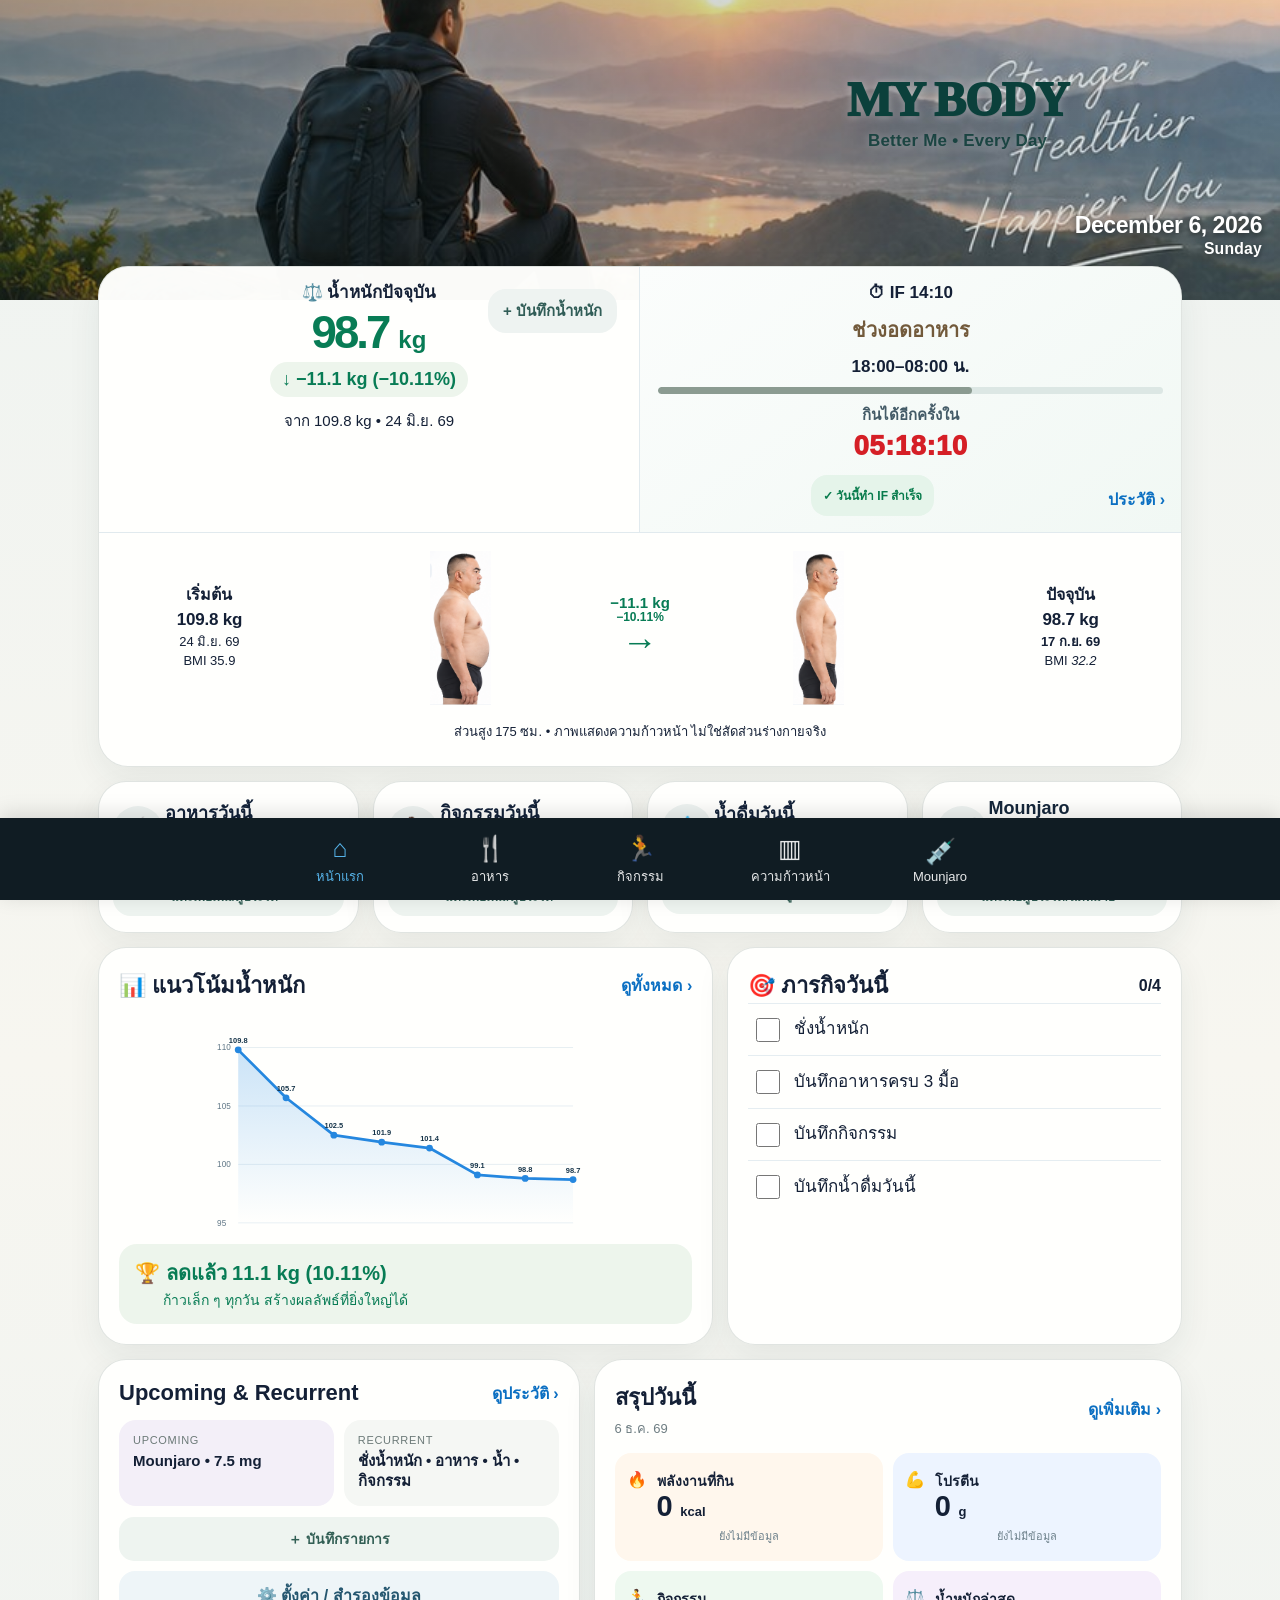
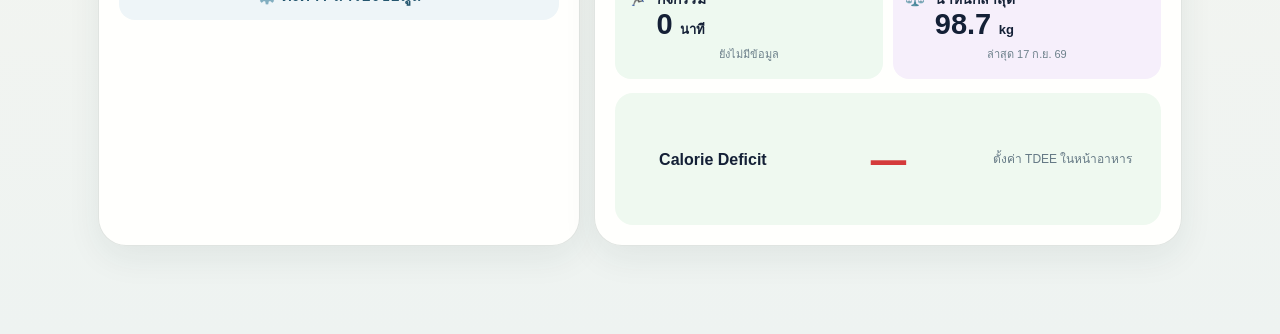
==== commit 765d9b2e: "Add files via upload" ====
--- a/index.html
+++ b/index.html
@@ -1,48 +1,14 @@
-<!doctype html><html lang="th"><head><meta charset="utf-8"><meta name="viewport" content="width=device-width,initial-scale=1,viewport-fit=cover,user-scalable=no"><meta name="theme-color" content="#173548"><meta http-equiv="Cache-Control" content="no-cache, no-store, must-revalidate"><meta http-equiv="Pragma" content="no-cache"><meta http-equiv="Expires" content="0"><title>MY BODY V1.9.5</title><link rel="manifest" href="manifest.json?v=1.9.5"><link rel="stylesheet" href="style.css?v=1.9.5"><link rel="icon" type="image/png" sizes="32x32" href="favicon-32.png?v=1.9.4"><link rel="apple-touch-icon" href="apple-touch-icon.png?v=1.9.4"><meta name="apple-mobile-web-app-capable" content="yes"></head><body>
+<!doctype html><html lang="th"><head><meta charset="utf-8"><meta name="viewport" content="width=device-width,initial-scale=1,viewport-fit=cover,user-scalable=no"><meta name="theme-color" content="#173548"><meta http-equiv="Cache-Control" content="no-cache, no-store, must-revalidate"><meta http-equiv="Pragma" content="no-cache"><meta http-equiv="Expires" content="0"><title>MY BODY V1.9.6</title><link rel="manifest" href="manifest.json?v=1.9.6"><link rel="stylesheet" href="style.css?v=1.9.6"><link rel="icon" type="image/png" sizes="32x32" href="favicon-32.png?v=1.9.6"><link rel="apple-touch-icon" href="apple-touch-icon.png?v=1.9.6"><meta name="apple-mobile-web-app-capable" content="yes"></head><body>
 <div id="app">
 <header class="hero"><div class="heroText"><h1>MY BODY</h1><small>Better Me • Every Day</small></div><button class="dateCard" onclick="openDay()"><b id="todayDate"></b><span id="dow"></span></button></header>
-<div class="legacyBackupBridge" id="legacyBackupBridge">
-  <div><b>ข้อมูลเดิมอยู่ในแอปนี้ใช่ไหม?</b><small>กดปุ่มนี้เพื่อสำรองก่อนย้ายไปไอคอนใหม่</small></div>
-  <button type="button" onclick="legacyExportBackup()">↑ สำรองข้อมูลเดิมตอนนี้</button>
-</div>
 <main>
 <section class="card progressHero" onclick="openSection('weight')"><div class="topHealthSplit"><div class="weightBlock"><span class="eyebrow">⚖️ น้ำหนักปัจจุบัน</span><div class="weightNow"><b id="currentWeight">98.7</b><small>kg</small></div><div class="loss" id="lossText">↓ −11.1 kg (−10.11%)</div><p>จาก 109.8 kg • 24 มิ.ย. 69</p><button class="primary" onclick="event.stopPropagation();openAdd('weight')">+ บันทึกน้ำหนัก</button></div><div class="ifBlock" onclick="event.stopPropagation();openSection('if')"><div class="ifHead"><span>⏱ IF 14:10</span></div><b id="ifStatus">ช่วงรับประทานอาหาร</b><p id="ifWindow">08:00–18:00 น.</p><div class="ifProgress" aria-hidden="true"><i id="ifProgressFill"></i></div><span class="ifCountdownLabel" id="ifCountdownLabel">เหลือเวลากินอีก</span><strong id="ifCountdown">กำลังคำนวณ…</strong><button type="button" id="ifMarkBtn" class="ifMarkBtn" onclick="event.stopPropagation();toggleIFToday()">✓ วันนี้ทำ IF สำเร็จ</button><button type="button" class="ifHistoryLink" onclick="event.stopPropagation();openSection('if')">ประวัติ ›</button></div></div><div class="compare"><div><span>เริ่มต้น</span><b>109.8 kg</b><small>24 มิ.ย. 69<br>BMI 35.9</small></div><div class="bodyPhoto start" aria-label="ภาพแสดงความก้าวหน้าช่วงเริ่มต้น"></div><div class="delta"><b id="compareLossKg">−11.1 kg</b><span id="compareLossPct">−10.11%</span><em>→</em></div><div class="bodyPhoto now" aria-label="ภาพแสดงความก้าวหน้าปัจจุบัน"></div><div><span>ปัจจุบัน</span><b id="compareNow">98.7 kg</b><small><span id="compareDate">17 ก.ย. 69</span><br>BMI <i id="bmiNow">32.2</i></small></div><p>ส่วนสูง 175 ซม. • ภาพแสดงความก้าวหน้า ไม่ใช่สัดส่วนร่างกายจริง</p></div></section>
 <section class="quickGrid"><button class="quick food" onclick="openSection('food')"><i>🍴</i><span>อาหารวันนี้</span><b id="mealCount">0 / 3 มื้อ</b><em>แตะเพื่อเพิ่ม/ดูประวัติ ›</em></button><button class="quick activity" onclick="openSection('activity')"><i>🏃</i><span>กิจกรรมวันนี้</span><b id="activityToday">0 นาที</b><em>แตะเพื่อเพิ่ม/ดูประวัติ ›</em></button><button class="quick water" onclick="openSection('water')"><i>💧</i><span>น้ำดื่มวันนี้</span><b id="waterToday">0 mL</b><em>แตะเพื่อเพิ่ม/ดูประวัติ ›</em></button><button class="quick mounjaro" onclick="openSection('mounjaro')"><i>💉</i><span>Mounjaro</span><b><small>Upcoming</small> 7.5 mg</b><em>แตะเพื่อดูประวัติ/นัดหมาย ›</em></button></section>
 <section class="twoCol"><article class="card chartCard" onclick="openSection('weight')"><div class="head"><h2>📊 แนวโน้มน้ำหนัก</h2><span>ดูทั้งหมด ›</span></div><div id="chart"></div><div class="achievement">🏆 <b id="achievementLoss">ลดแล้ว 11.1 kg (10.11%)</b><small>ก้าวเล็ก ๆ ทุกวัน สร้างผลลัพธ์ที่ยิ่งใหญ่ได้</small></div></article><article class="card mission"><div class="head"><h2>🎯 ภารกิจวันนี้</h2><b id="score">0/4</b></div><label><input type="checkbox" data-task="weight"> ชั่งน้ำหนัก</label><label><input type="checkbox" data-task="food"> บันทึกอาหารครบ 3 มื้อ</label><label><input type="checkbox" data-task="activity"> บันทึกกิจกรรม</label><label><input type="checkbox" data-task="water"> บันทึกน้ำดื่มวันนี้</label></article></section>
-<section class="twoCol lower"><article class="card upcomingCard" onclick="openSection('planner')"><div class="head"><h2>Upcoming &amp; Recurrent</h2><span>ดูประวัติ ›</span></div><div class="planPreview"><div><small>UPCOMING</small><b id="upcomingPreview">Mounjaro • 7.5 mg</b></div><div><small>RECURRENT</small><b>ชั่งน้ำหนัก • อาหาร • น้ำ • กิจกรรม</b></div></div><button class="planAdd" onclick="event.stopPropagation();openAdd('planner')">＋ บันทึกรายการ</button><button class="dataTransferBtn" onclick="event.stopPropagation();openBackup()">⇄ สำรอง / ย้ายข้อมูล</button></article><article class="card summary summary19"><div class="head"><div><h2>สรุปวันนี้</h2><small id="summaryDate"></small></div><span onclick="openDay()">ดูเพิ่มเติม ›</span></div><div class="metricGrid19"><p>🔥<span>พลังงานที่กิน</span><b id="kcalToday">0</b><small>kcal</small><em id="kcalDelta">ยังไม่มีข้อมูล</em></p><p>💪<span>โปรตีน</span><b id="proteinToday">0</b><small>g</small><em id="proteinDelta">ยังไม่มีข้อมูล</em></p><p>🏃<span>กิจกรรม</span><b id="sumActivity">0</b><small>นาที</small><em id="activityDelta">ยังไม่มีข้อมูล</em></p><p class="weightMetric" onclick="openSection('weight')">⚖️<span>น้ำหนักล่าสุด</span><b id="summaryWeight">—</b><small>kg</small><em id="summaryWeightDate">—</em></p></div><div class="energyStrip19"><div><span>TDEE</span><b id="summaryTdee">—</b><small>kcal/วัน</small></div><div class="deficitMini" onclick="openSection('food')"><span>Calorie Deficit</span><b id="deficitToday">—</b><small id="deficitHint">ตั้งค่า TDEE ในหน้าอาหาร</small></div></div></article></section>
+<section class="twoCol lower"><article class="card upcomingCard" onclick="openSection('planner')"><div class="head"><h2>Upcoming &amp; Recurrent</h2><span>ดูประวัติ ›</span></div><div class="planPreview"><div><small>UPCOMING</small><b id="upcomingPreview">Mounjaro • 7.5 mg</b></div><div><small>RECURRENT</small><b>ชั่งน้ำหนัก • อาหาร • น้ำ • กิจกรรม</b></div></div><button class="planAdd" onclick="event.stopPropagation();openAdd('planner')">＋ บันทึกรายการ</button><button class="dataTransferBtn" onclick="event.stopPropagation();openBackup()">⚙️ ตั้งค่า / สำรองข้อมูล</button></article><article class="card summary summary19"><div class="head"><div><h2>สรุปวันนี้</h2><small id="summaryDate"></small></div><span onclick="openDay()">ดูเพิ่มเติม ›</span></div><div class="metricGrid19"><p>🔥<span>พลังงานที่กิน</span><b id="kcalToday">0</b><small>kcal</small><em id="kcalDelta">ยังไม่มีข้อมูล</em></p><p>💪<span>โปรตีน</span><b id="proteinToday">0</b><small>g</small><em id="proteinDelta">ยังไม่มีข้อมูล</em></p><p>🏃<span>กิจกรรม</span><b id="sumActivity">0</b><small>นาที</small><em id="activityDelta">ยังไม่มีข้อมูล</em></p><p class="weightMetric" onclick="openSection('weight')">⚖️<span>น้ำหนักล่าสุด</span><b id="summaryWeight">—</b><small>kg</small><em id="summaryWeightDate">—</em></p></div><div class="deficitOnlyCard" onclick="openSection('food')"><span>Calorie Deficit</span><b id="deficitToday">—</b><small id="deficitHint">ตั้งค่า TDEE ในหน้าอาหาร</small></div></article></section>
 </main>
 <nav><button class="active" onclick="home()">⌂<span>หน้าแรก</span></button><button onclick="openSection('food')">🍴<span>อาหาร</span></button><button onclick="openSection('activity')">🏃<span>กิจกรรม</span></button><button onclick="openSection('weight')">▥<span>ความก้าวหน้า</span></button><button onclick="openSection('mounjaro')">💉<span>Mounjaro</span></button></nav>
 </div>
 <div id="sheet" class="sheet hidden"><div class="sheetPanel"><div class="sheetTop"><button onclick="closeSheet()">‹ กลับ</button><h2 id="sheetTitle"></h2><button id="addBtn" class="addBtn">＋ เพิ่ม</button></div><div id="sheetBody"></div></div></div>
 <div id="modal" class="modal hidden"><form id="entryForm"><div class="modalCard"><div class="modalHead"><h2 id="modalTitle">บันทึก</h2><button type="button" onclick="closeModal()">✕</button></div><div id="formFields"></div><button class="save" type="submit">บันทึกข้อมูล</button></div></form></div>
-<script>
-async function legacyExportBackup(){
-  const KEY='mybody_v12_data';
-  try{
-    const raw=localStorage.getItem(KEY);
-    if(!raw){alert('ยังไม่พบข้อมูลเดิมในแอปนี้\n\nให้เปิดจากไอคอนเก่าที่มีข้อมูลครบ แล้วกดปุ่มนี้อีกครั้ง');return;}
-    const stored=JSON.parse(raw);
-    const payload={app:'MY BODY',format:1,version:'1.9.5-bridge',exportedAt:new Date().toISOString(),storageKey:KEY,data:stored};
-    const text=JSON.stringify(payload,null,2);
-    const d=new Date();
-    const pad=n=>String(n).padStart(2,'0');
-    const name=`MY-BODY-backup-${d.getFullYear()}-${pad(d.getMonth()+1)}-${pad(d.getDate())}-${pad(d.getHours())}${pad(d.getMinutes())}.json`;
-    const blob=new Blob([text],{type:'application/json'});
-    if(typeof File!=='undefined' && navigator.share && navigator.canShare){
-      const file=new File([blob],name,{type:'application/json'});
-      if(navigator.canShare({files:[file]})){
-        try{await navigator.share({files:[file],title:'MY BODY Backup'});alert('สำรองข้อมูลแล้ว\n\nเก็บไฟล์นี้ไว้ แล้วนำเข้าในแอปใหม่');return;}catch(e){if(e&&e.name==='AbortError')return;}
-      }
-    }
-    const url=URL.createObjectURL(blob);
-    const a=document.createElement('a');a.href=url;a.download=name;document.body.appendChild(a);a.click();a.remove();
-    setTimeout(()=>URL.revokeObjectURL(url),2000);
-    alert('สร้างไฟล์สำรองแล้ว\n\nตรวจใน Files / Downloads');
-  }catch(e){
-    alert('สำรองข้อมูลไม่สำเร็จ กรุณาอย่าลบแอปเก่า');
-  }
-}
-// Ask the browser to refresh the service worker and shell without touching localStorage.
-if('serviceWorker' in navigator){window.addEventListener('load',()=>navigator.serviceWorker.getRegistrations().then(rs=>rs.forEach(r=>r.update())).catch(()=>{}));}
-</script>
-<script src="app.js?v=1.9.5"></script></body></html>
+<script src="app.js?v=1.9.6"></script></body></html>
--- a/style.css
+++ b/style.css
@@ -666,10 +666,15 @@
 @media(max-width:520px){.backupSteps{grid-template-columns:1fr}.backupStats{grid-template-columns:repeat(3,1fr)}.backupStats>span{grid-column:1/-1}}
 
 
-/* V1.9.5 legacy-data bridge: intentionally isolated from existing app layout */
-.legacyBackupBridge{max-width:1120px;margin:12px auto 0;padding:14px 18px;border-radius:20px;background:#fff8df;border:1px solid #ecd58b;box-shadow:0 8px 20px rgba(55,45,15,.08);display:flex;align-items:center;justify-content:space-between;gap:14px;position:relative;z-index:6}
-.legacyBackupBridge div{min-width:0}
-.legacyBackupBridge b{display:block;font-size:16px;color:#503b00}
-.legacyBackupBridge small{display:block;margin-top:3px;font-size:12px;color:#746128}
-.legacyBackupBridge button{border:0;border-radius:15px;padding:12px 16px;background:#173548;color:#fff;font-weight:900;white-space:nowrap;box-shadow:0 6px 14px rgba(23,53,72,.18)}
-@media(max-width:620px){.legacyBackupBridge{margin:10px 12px 0;padding:12px;display:block}.legacyBackupBridge button{width:100%;margin-top:10px;padding:13px}.legacyBackupBridge b{font-size:15px}}
+
+/* V1.9.6 — final dashboard cleanup + permanent Settings/Backup */
+.deficitOnlyCard{margin-top:10px;background:#eff9f0;border-radius:18px;padding:18px 16px 16px;text-align:center;cursor:pointer;min-height:132px;display:flex;flex-direction:column;align-items:center;justify-content:center}
+.deficitOnlyCard>span{display:block;font-size:16px;font-weight:900;line-height:1.15;color:#142036}
+.deficitOnlyCard>b{display:block;margin:10px 0 8px;font-size:34px;line-height:1.05;font-weight:950;color:#d43b3b;white-space:nowrap}
+.deficitOnlyCard>small{display:block;font-size:12px;line-height:1.3;color:#657985}
+.settingsMiniCard{margin:12px 0;background:#fff;border:1px solid #dfe8ed;border-radius:18px;padding:14px;display:grid;grid-template-columns:minmax(0,1fr) auto;gap:12px;align-items:center}
+.settingsMiniCard small,.settingsMiniCard span{display:block;color:#6b7f88}
+.settingsMiniCard b{display:block;font-size:22px;color:#173548;margin:2px 0}
+.settingsMiniCard span{font-size:12px}
+.settingsMiniCard button{border:0;border-radius:14px;padding:11px 12px;background:#edf4f1;color:#315e54;font-weight:850;white-space:nowrap}
+@media(max-width:520px){.deficitOnlyCard{min-height:122px;padding:16px 12px}.deficitOnlyCard>b{font-size:30px}.settingsMiniCard{grid-template-columns:1fr}.settingsMiniCard button{width:100%}}
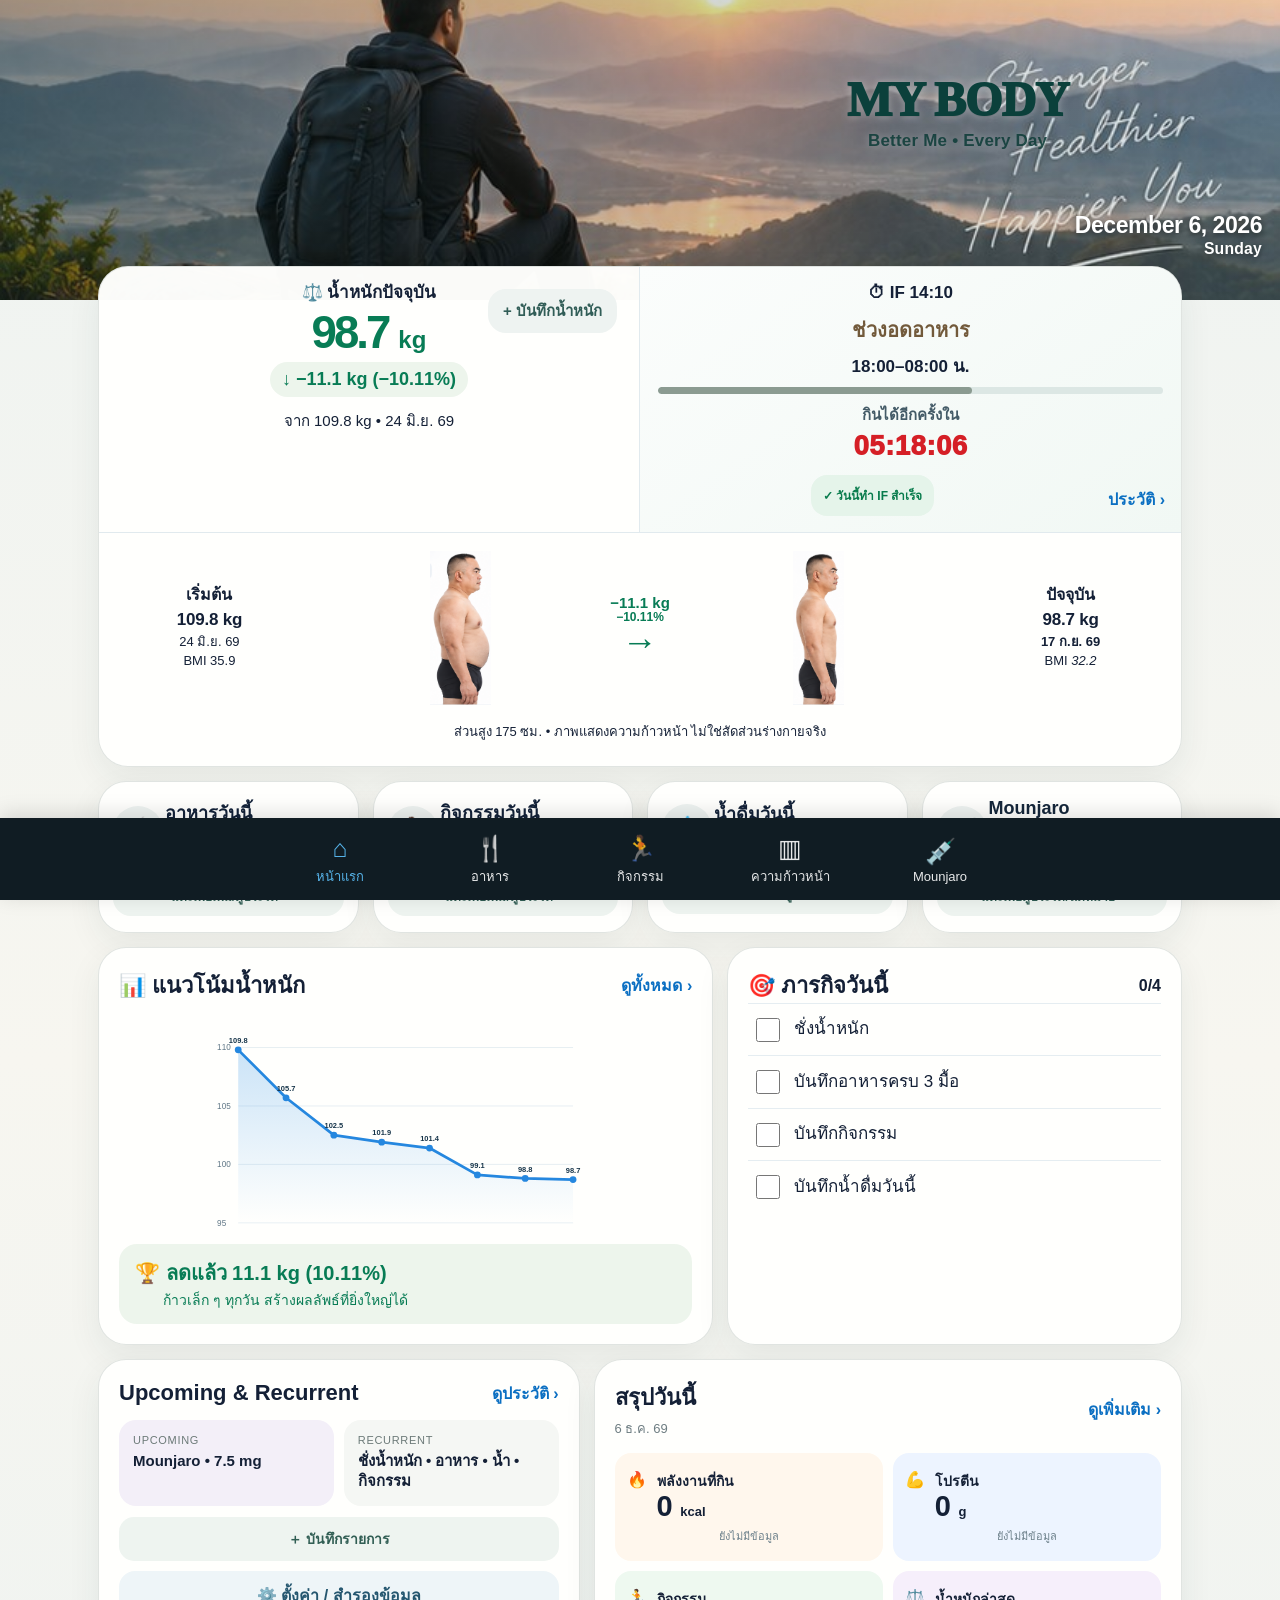
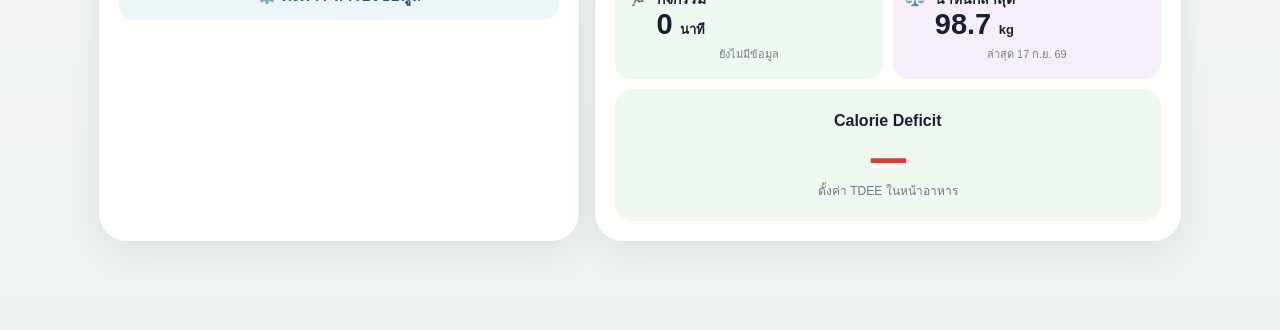
==== commit a2c1ab10: "Add files via upload" ====
--- a/index.html
+++ b/index.html
@@ -1,4 +1,4 @@
-<!doctype html><html lang="th"><head><meta charset="utf-8"><meta name="viewport" content="width=device-width,initial-scale=1,viewport-fit=cover,user-scalable=no"><meta name="theme-color" content="#173548"><meta http-equiv="Cache-Control" content="no-cache, no-store, must-revalidate"><meta http-equiv="Pragma" content="no-cache"><meta http-equiv="Expires" content="0"><title>MY BODY V1.9.6</title><link rel="manifest" href="manifest.json?v=1.9.6"><link rel="stylesheet" href="style.css?v=1.9.6"><link rel="icon" type="image/png" sizes="32x32" href="favicon-32.png?v=1.9.6"><link rel="apple-touch-icon" href="apple-touch-icon.png?v=1.9.6"><meta name="apple-mobile-web-app-capable" content="yes"></head><body>
+<!doctype html><html lang="th"><head><meta charset="utf-8"><meta name="viewport" content="width=device-width,initial-scale=1,viewport-fit=cover,user-scalable=no"><meta name="theme-color" content="#173548"><meta http-equiv="Cache-Control" content="no-cache, no-store, must-revalidate"><meta http-equiv="Pragma" content="no-cache"><meta http-equiv="Expires" content="0"><title>MY BODY V2.0</title><link rel="manifest" href="manifest.json?v=2.0"><link rel="stylesheet" href="style.css?v=2.0"><link rel="icon" type="image/png" sizes="32x32" href="favicon-32.png?v=2.0"><link rel="apple-touch-icon" href="apple-touch-icon.png?v=2.0"><meta name="apple-mobile-web-app-capable" content="yes"></head><body>
 <div id="app">
 <header class="hero"><div class="heroText"><h1>MY BODY</h1><small>Better Me • Every Day</small></div><button class="dateCard" onclick="openDay()"><b id="todayDate"></b><span id="dow"></span></button></header>
 <main>
@@ -11,4 +11,4 @@
 </div>
 <div id="sheet" class="sheet hidden"><div class="sheetPanel"><div class="sheetTop"><button onclick="closeSheet()">‹ กลับ</button><h2 id="sheetTitle"></h2><button id="addBtn" class="addBtn">＋ เพิ่ม</button></div><div id="sheetBody"></div></div></div>
 <div id="modal" class="modal hidden"><form id="entryForm"><div class="modalCard"><div class="modalHead"><h2 id="modalTitle">บันทึก</h2><button type="button" onclick="closeModal()">✕</button></div><div id="formFields"></div><button class="save" type="submit">บันทึกข้อมูล</button></div></form></div>
-<script src="app.js?v=1.9.6"></script></body></html>
+<script src="app.js?v=2.0"></script></body></html>
--- a/style.css
+++ b/style.css
@@ -678,3 +678,52 @@
 .settingsMiniCard span{font-size:12px}
 .settingsMiniCard button{border:0;border-radius:14px;padding:11px 12px;background:#edf4f1;color:#315e54;font-weight:850;white-space:nowrap}
 @media(max-width:520px){.deficitOnlyCard{min-height:122px;padding:16px 12px}.deficitOnlyCard>b{font-size:30px}.settingsMiniCard{grid-template-columns:1fr}.settingsMiniCard button{width:100%}}
+
+
+/* V2.0 — surgical fix: Calorie Deficit card is one full-width column */
+.summary19>.deficitOnlyCard{
+  display:flex!important;
+  flex-direction:column!important;
+  align-items:center!important;
+  justify-content:center!important;
+  width:100%!important;
+  grid-template-columns:none!important;
+  gap:0!important;
+  margin-top:10px!important;
+  padding:18px 16px 16px!important;
+  text-align:center!important;
+}
+.summary19>.deficitOnlyCard>span{
+  display:block!important;
+  width:100%!important;
+  text-align:center!important;
+  font-size:16px!important;
+  font-weight:900!important;
+  line-height:1.15!important;
+  white-space:nowrap!important;
+}
+.summary19>.deficitOnlyCard>b{
+  display:block!important;
+  width:100%!important;
+  text-align:center!important;
+  margin:10px 0 8px!important;
+  font-size:34px!important;
+  line-height:1.05!important;
+  font-weight:950!important;
+  color:#d43b3b!important;
+  white-space:nowrap!important;
+}
+.summary19>.deficitOnlyCard>small{
+  display:block!important;
+  width:100%!important;
+  text-align:center!important;
+  font-size:12px!important;
+  line-height:1.3!important;
+  color:#657985!important;
+  white-space:nowrap!important;
+}
+@media(max-width:520px){
+  .summary19>.deficitOnlyCard{padding:16px 10px!important;min-height:122px!important}
+  .summary19>.deficitOnlyCard>b{font-size:30px!important}
+  .summary19>.deficitOnlyCard>small{font-size:11.5px!important}
+}
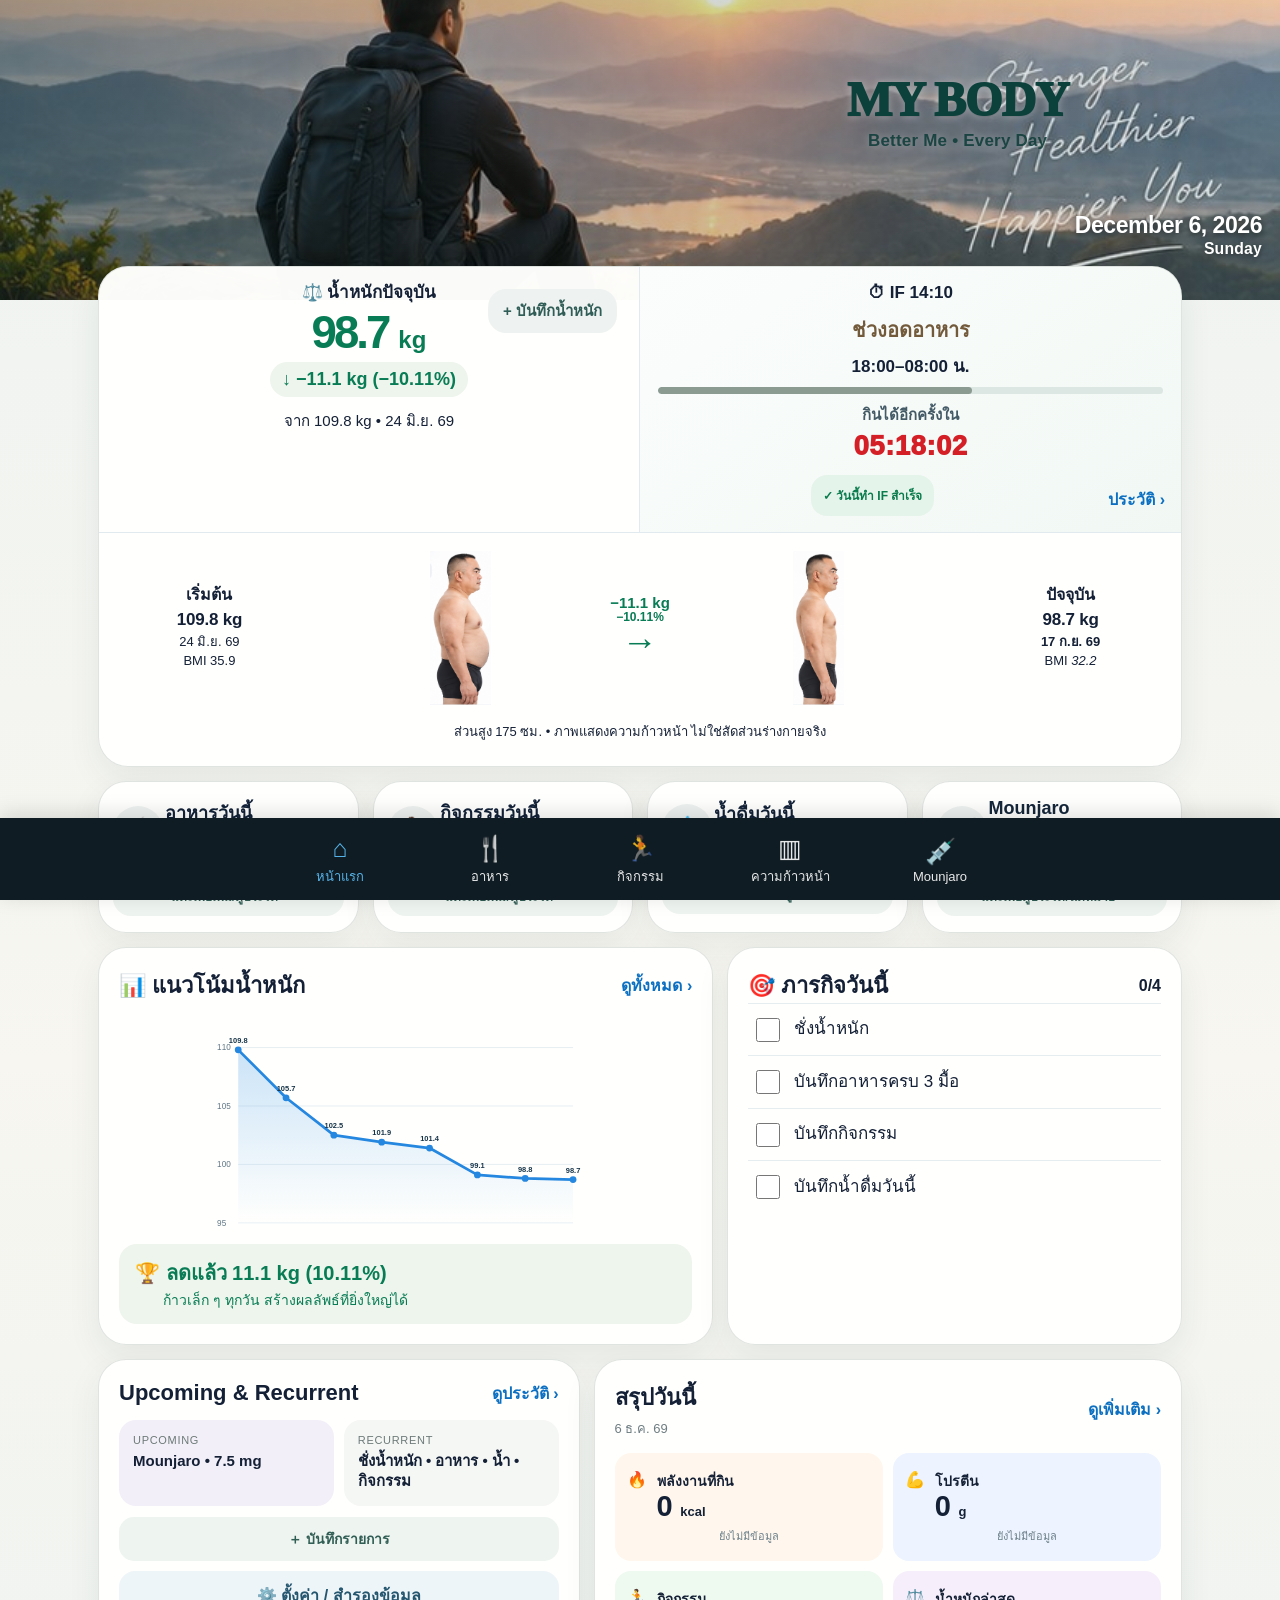
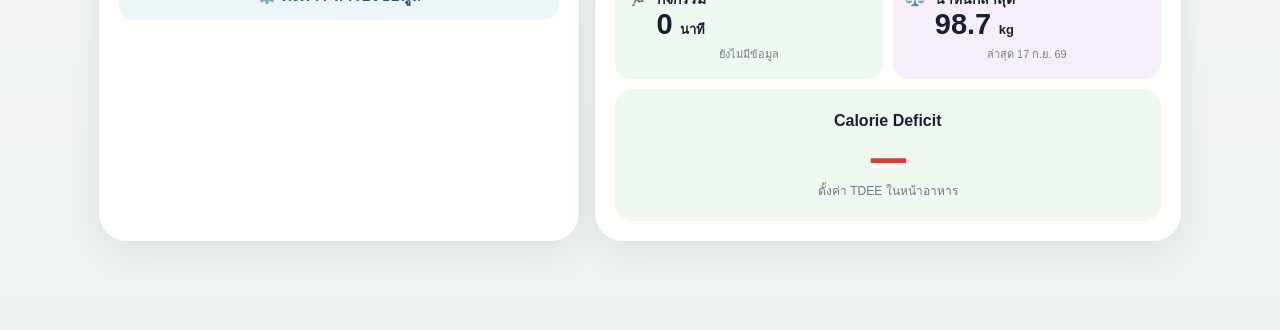
==== commit bcc50084: "Add files via upload" ====
--- a/index.html
+++ b/index.html
@@ -1,4 +1,4 @@
-<!doctype html><html lang="th"><head><meta charset="utf-8"><meta name="viewport" content="width=device-width,initial-scale=1,viewport-fit=cover,user-scalable=no"><meta name="theme-color" content="#173548"><meta http-equiv="Cache-Control" content="no-cache, no-store, must-revalidate"><meta http-equiv="Pragma" content="no-cache"><meta http-equiv="Expires" content="0"><title>MY BODY V2.0</title><link rel="manifest" href="manifest.json?v=2.0"><link rel="stylesheet" href="style.css?v=2.0"><link rel="icon" type="image/png" sizes="32x32" href="favicon-32.png?v=2.0"><link rel="apple-touch-icon" href="apple-touch-icon.png?v=2.0"><meta name="apple-mobile-web-app-capable" content="yes"></head><body>
+<!doctype html><html lang="th"><head><meta charset="utf-8"><meta name="viewport" content="width=device-width,initial-scale=1,viewport-fit=cover,user-scalable=no"><meta name="theme-color" content="#173548"><meta http-equiv="Cache-Control" content="no-cache, no-store, must-revalidate"><meta http-equiv="Pragma" content="no-cache"><meta http-equiv="Expires" content="0"><title>MY BODY V2.1</title><link rel="manifest" href="manifest.json?v=2.1"><link rel="stylesheet" href="style.css?v=2.1"><link rel="icon" type="image/png" sizes="32x32" href="favicon-32.png?v=2.1"><link rel="apple-touch-icon" href="apple-touch-icon.png?v=2.1"><meta name="apple-mobile-web-app-capable" content="yes"></head><body>
 <div id="app">
 <header class="hero"><div class="heroText"><h1>MY BODY</h1><small>Better Me • Every Day</small></div><button class="dateCard" onclick="openDay()"><b id="todayDate"></b><span id="dow"></span></button></header>
 <main>
@@ -11,4 +11,4 @@
 </div>
 <div id="sheet" class="sheet hidden"><div class="sheetPanel"><div class="sheetTop"><button onclick="closeSheet()">‹ กลับ</button><h2 id="sheetTitle"></h2><button id="addBtn" class="addBtn">＋ เพิ่ม</button></div><div id="sheetBody"></div></div></div>
 <div id="modal" class="modal hidden"><form id="entryForm"><div class="modalCard"><div class="modalHead"><h2 id="modalTitle">บันทึก</h2><button type="button" onclick="closeModal()">✕</button></div><div id="formFields"></div><button class="save" type="submit">บันทึกข้อมูล</button></div></form></div>
-<script src="app.js?v=2.0"></script></body></html>
+<script src="app.js?v=2.1"></script></body></html>
--- a/style.css
+++ b/style.css
@@ -727,3 +727,21 @@
   .summary19>.deficitOnlyCard>b{font-size:30px!important}
   .summary19>.deficitOnlyCard>small{font-size:11.5px!important}
 }
+
+
+/* V2.1 — Activity segmented tabs + 10 Days Mission */
+.activityTabs{position:sticky;top:65px;z-index:2;display:grid;grid-template-columns:1fr 1fr;gap:5px;margin:12px 14px 0;padding:5px;background:#e5edf1;border-radius:17px;box-shadow:0 6px 18px rgba(25,55,62,.05)}
+.activityTabs button{border:0;border-radius:13px;padding:11px 8px;background:transparent;color:#60747d;font-weight:900;cursor:pointer}
+.activityTabs button.active{background:#fff;color:#173548;box-shadow:0 3px 10px rgba(20,50,65,.09)}
+.mission21{padding:14px}
+.missionHero{display:flex;justify-content:space-between;align-items:center;gap:12px;padding:19px;border-radius:24px;background:linear-gradient(145deg,#183d55,#52787c);color:#fff;box-shadow:0 10px 26px rgba(22,55,70,.14)}
+.missionHero>div>span{display:block;font-size:11px;font-weight:900;letter-spacing:1.2px;opacity:.8}
+.missionHero>div>b{display:block;font-size:29px;line-height:1.05;margin-top:4px}.missionHero>div>small{display:block;margin-top:6px;opacity:.9}.missionHero>strong{text-align:center;font-size:31px;line-height:1}.missionHero>strong small{display:block;font-size:9px;letter-spacing:1px;margin-top:4px;opacity:.78}
+.missionProgress{background:#fff;border:1px solid #dfe8ed;border-radius:18px;padding:13px 14px;margin-top:10px}.missionProgress>div,.missionBar>div{display:flex;align-items:center;justify-content:space-between;gap:10px}.missionProgress span,.missionBar span{font-weight:850}.missionProgress>b{font-size:18px}.missionProgress>i,.missionBar>i{display:block;height:8px;background:#e7edef;border-radius:99px;overflow:hidden;margin-top:8px}.missionProgress>i>em,.missionBar>i>em{display:block;height:100%;background:#078a56;border-radius:inherit}
+.missionNext{margin-top:10px;border:1px solid #b8d8c5;background:linear-gradient(135deg,#eff9f0,#e6f4e9);border-radius:20px;padding:14px 15px}.missionNext>span{display:block;font-size:11px;font-weight:950;letter-spacing:.8px;color:#078a56}.missionNext>b{display:block;font-size:20px;margin-top:3px}.missionNext>small{display:block;color:#60747d;margin-top:4px;line-height:1.35}.missionNext.doneAll{background:#f2f7f8;border-color:#d8e5e9}
+.missionBars{display:grid;grid-template-columns:repeat(3,1fr);gap:8px;margin-top:10px}.missionBar{background:#fff;border:1px solid #dfe8ed;border-radius:17px;padding:11px}.missionBar>div{align-items:flex-end}.missionBar>div span{font-size:12px}.missionBar>div b{font-size:13px;white-space:nowrap}.missionBar>small{display:block;margin-top:6px;color:#6c7f87;font-size:10px;line-height:1.25}.missionBar.cal>i>em{background:#c58a2f}.missionBar.protein>i>em{background:#546fa9}.missionBar.water>i>em{background:#3394bc}
+.missionDayTabs{display:flex;gap:7px;overflow-x:auto;padding:12px 1px 8px;scrollbar-width:none}.missionDayTabs::-webkit-scrollbar{display:none}.missionDayTabs button{min-width:62px;border:1px solid #dfe8ed;background:#fff;border-radius:14px;padding:8px 6px;color:#526871}.missionDayTabs button.active{border-color:#78b8a0;background:#eaf7ef;color:#087b4c}.missionDayTabs b,.missionDayTabs small,.missionDayTabs em{display:block}.missionDayTabs b{font-size:13px}.missionDayTabs small{font-size:10px;margin-top:2px}.missionDayTabs em{font-size:10px;font-style:normal;margin-top:3px;font-weight:850}
+.missionTimeline{position:relative;margin-top:4px}.missionRow{display:grid;grid-template-columns:54px 18px minmax(0,1fr);gap:7px;margin-bottom:9px}.missionTime{font-size:13px;font-weight:900;color:#49616b;text-align:right;padding-top:15px}.missionLine{position:relative}.missionLine:before{content:"";position:absolute;left:8px;top:0;bottom:-10px;width:2px;background:#d9e4e7}.missionLine i{position:absolute;left:3px;top:18px;width:12px;height:12px;border-radius:50%;background:#fff;border:3px solid #9ab0b8;z-index:1}.missionRow.done .missionLine i{border-color:#078a56;background:#dff3e7}.missionRow.skipped .missionLine i{border-color:#b4a58d;background:#f4f0ea}.missionTask{background:#fff;border:1px solid #dfe8ed;border-radius:18px;padding:12px 13px;box-shadow:0 4px 13px rgba(25,55,62,.035)}.missionRow.done .missionTask{border-color:#c6e3d2;background:#fbfefc}.missionTaskHead{display:flex;justify-content:space-between;align-items:flex-start;gap:8px}.missionTaskHead>div>b{font-size:16px}.missionTaskHead>div>span{display:inline-block;margin-left:6px;padding:2px 6px;border-radius:99px;background:#e5f4ea;color:#087b4c;font-size:8px;font-weight:950;vertical-align:2px}.missionTaskHead>div>span.checkin{background:#edf3f6;color:#60747d}.missionTaskHead>em{font-style:normal;font-size:11px;font-weight:850;color:#6a7d85;white-space:nowrap}.missionRow.done .missionTaskHead>em{color:#078a56}.missionTask>p{margin:5px 0 0;color:#60747d;font-size:12px;line-height:1.45}
+.missionActions{display:flex;gap:6px;flex-wrap:wrap;margin-top:9px}.missionActions button,.missionMealActions button{border:1px solid #d7e2e6;background:#f5f8f9;color:#526870;border-radius:11px;padding:7px 9px;font-size:11px;font-weight:850}.missionActions .doneBtn{background:#e5f4ea;border-color:#c6e3d2;color:#087b4c}.missionMealActions{display:flex;gap:5px;flex-wrap:wrap;margin-top:9px;padding-top:8px;border-top:1px dashed #dbe5e8}.missionMealActions button.active{background:#173548;color:#fff;border-color:#173548}.missionMealActions small{display:block;width:100%;color:#60747d;font-size:11px;margin-top:2px}
+.missionHistory{margin-top:16px}.missionHistory .listTitle{margin-bottom:8px}.missionHistoryCard{width:100%;border:1px solid #dfe8ed;background:#fff;border-radius:16px;padding:11px 12px;margin-bottom:7px;text-align:left;display:grid;grid-template-columns:70px 1fr;gap:2px 9px;color:#20323d}.missionHistoryCard.active{border-color:#83bea7;background:#f4fbf6}.missionHistoryCard span{grid-row:1/3;font-size:11px;font-weight:950;color:#078a56;align-self:center}.missionHistoryCard b{font-size:13px}.missionHistoryCard small{font-size:10px;color:#6a7d85}.missionNote{margin:14px 2px 4px!important;background:#f3f6f7;border-radius:14px;padding:11px!important;line-height:1.45!important}
+@media(max-width:520px){.activityTabs{top:61px}.mission21{padding:10px}.missionHero{padding:16px}.missionHero>div>b{font-size:25px}.missionHero>strong{font-size:27px}.missionBars{grid-template-columns:1fr}.missionBar{padding:10px 12px}.missionRow{grid-template-columns:47px 16px minmax(0,1fr);gap:5px}.missionTime{font-size:12px}.missionLine:before{left:7px}.missionLine i{left:2px}.missionTask{padding:11px}.missionTaskHead>div>b{font-size:15px}.missionTaskHead>em{font-size:10px}.missionActions button,.missionMealActions button{padding:7px 8px}.missionHistoryCard{grid-template-columns:60px 1fr}}
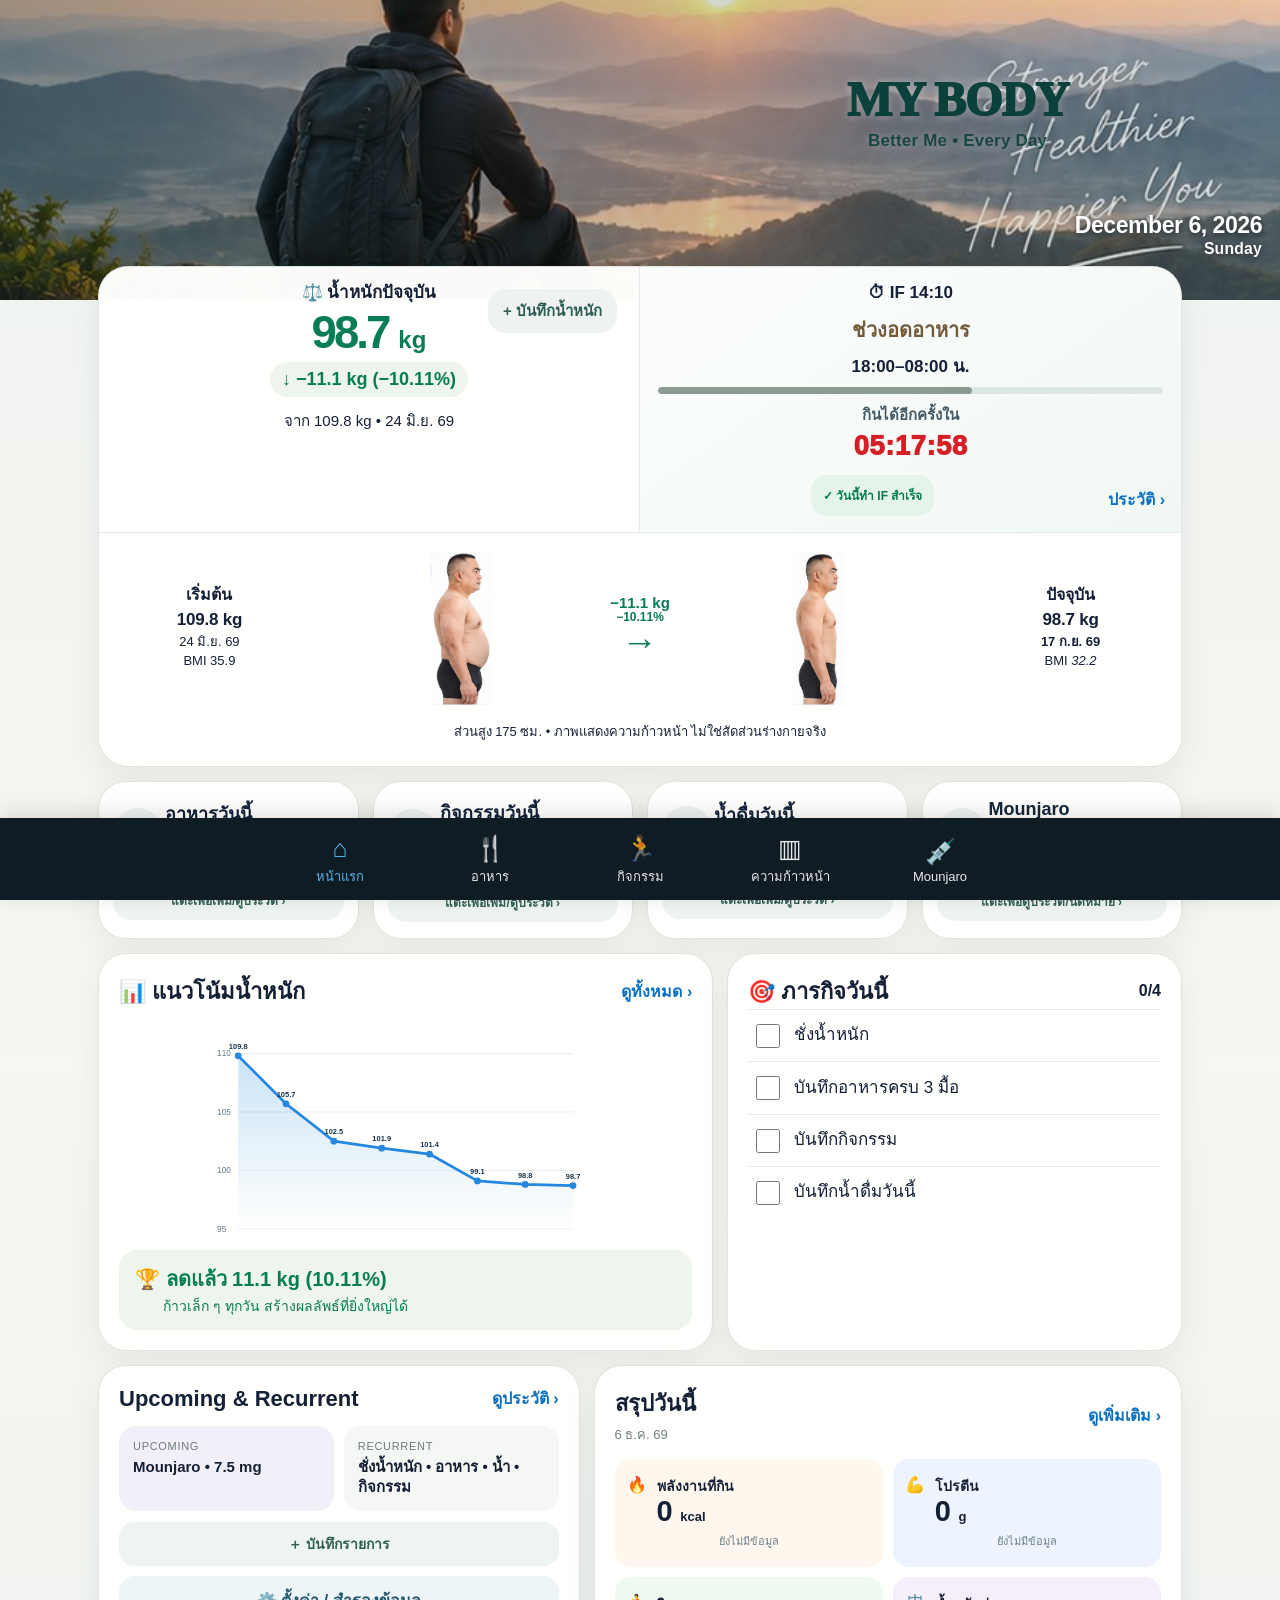
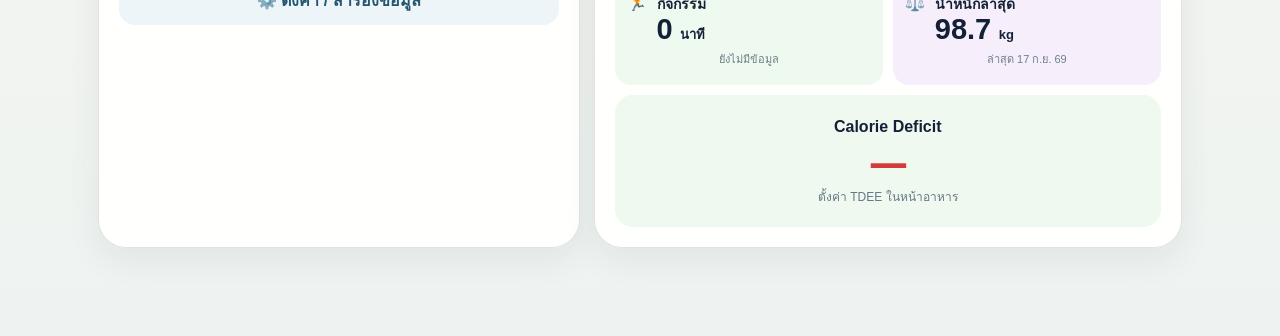
==== commit 6fed1773: "Add files via upload" ====
--- a/index.html
+++ b/index.html
@@ -1,4 +1,4 @@
-<!doctype html><html lang="th"><head><meta charset="utf-8"><meta name="viewport" content="width=device-width,initial-scale=1,viewport-fit=cover,user-scalable=no"><meta name="theme-color" content="#173548"><meta http-equiv="Cache-Control" content="no-cache, no-store, must-revalidate"><meta http-equiv="Pragma" content="no-cache"><meta http-equiv="Expires" content="0"><title>MY BODY V2.1</title><link rel="manifest" href="manifest.json?v=2.1"><link rel="stylesheet" href="style.css?v=2.1"><link rel="icon" type="image/png" sizes="32x32" href="favicon-32.png?v=2.1"><link rel="apple-touch-icon" href="apple-touch-icon.png?v=2.1"><meta name="apple-mobile-web-app-capable" content="yes"></head><body>
+<!doctype html><html lang="th"><head><meta charset="utf-8"><meta name="viewport" content="width=device-width,initial-scale=1,viewport-fit=cover,user-scalable=no"><meta name="theme-color" content="#173548"><meta http-equiv="Cache-Control" content="no-cache, no-store, must-revalidate"><meta http-equiv="Pragma" content="no-cache"><meta http-equiv="Expires" content="0"><title>MY BODY V2.2</title><link rel="manifest" href="manifest.json?v=2.2"><link rel="stylesheet" href="style.css?v=2.2"><link rel="icon" type="image/png" sizes="32x32" href="favicon-32.png?v=2.2"><link rel="apple-touch-icon" href="apple-touch-icon.png?v=2.2"><meta name="apple-mobile-web-app-capable" content="yes"></head><body>
 <div id="app">
 <header class="hero"><div class="heroText"><h1>MY BODY</h1><small>Better Me • Every Day</small></div><button class="dateCard" onclick="openDay()"><b id="todayDate"></b><span id="dow"></span></button></header>
 <main>
@@ -11,4 +11,4 @@
 </div>
 <div id="sheet" class="sheet hidden"><div class="sheetPanel"><div class="sheetTop"><button onclick="closeSheet()">‹ กลับ</button><h2 id="sheetTitle"></h2><button id="addBtn" class="addBtn">＋ เพิ่ม</button></div><div id="sheetBody"></div></div></div>
 <div id="modal" class="modal hidden"><form id="entryForm"><div class="modalCard"><div class="modalHead"><h2 id="modalTitle">บันทึก</h2><button type="button" onclick="closeModal()">✕</button></div><div id="formFields"></div><button class="save" type="submit">บันทึกข้อมูล</button></div></form></div>
-<script src="app.js?v=2.1"></script></body></html>
+<script src="app.js?v=2.2"></script></body></html>
--- a/style.css
+++ b/style.css
@@ -745,3 +745,20 @@
 .missionActions{display:flex;gap:6px;flex-wrap:wrap;margin-top:9px}.missionActions button,.missionMealActions button{border:1px solid #d7e2e6;background:#f5f8f9;color:#526870;border-radius:11px;padding:7px 9px;font-size:11px;font-weight:850}.missionActions .doneBtn{background:#e5f4ea;border-color:#c6e3d2;color:#087b4c}.missionMealActions{display:flex;gap:5px;flex-wrap:wrap;margin-top:9px;padding-top:8px;border-top:1px dashed #dbe5e8}.missionMealActions button.active{background:#173548;color:#fff;border-color:#173548}.missionMealActions small{display:block;width:100%;color:#60747d;font-size:11px;margin-top:2px}
 .missionHistory{margin-top:16px}.missionHistory .listTitle{margin-bottom:8px}.missionHistoryCard{width:100%;border:1px solid #dfe8ed;background:#fff;border-radius:16px;padding:11px 12px;margin-bottom:7px;text-align:left;display:grid;grid-template-columns:70px 1fr;gap:2px 9px;color:#20323d}.missionHistoryCard.active{border-color:#83bea7;background:#f4fbf6}.missionHistoryCard span{grid-row:1/3;font-size:11px;font-weight:950;color:#078a56;align-self:center}.missionHistoryCard b{font-size:13px}.missionHistoryCard small{font-size:10px;color:#6a7d85}.missionNote{margin:14px 2px 4px!important;background:#f3f6f7;border-radius:14px;padding:11px!important;line-height:1.45!important}
 @media(max-width:520px){.activityTabs{top:61px}.mission21{padding:10px}.missionHero{padding:16px}.missionHero>div>b{font-size:25px}.missionHero>strong{font-size:27px}.missionBars{grid-template-columns:1fr}.missionBar{padding:10px 12px}.missionRow{grid-template-columns:47px 16px minmax(0,1fr);gap:5px}.missionTime{font-size:12px}.missionLine:before{left:7px}.missionLine i{left:2px}.missionTask{padding:11px}.missionTaskHead>div>b{font-size:15px}.missionTaskHead>em{font-size:10px}.missionActions button,.missionMealActions button{padding:7px 8px}.missionHistoryCard{grid-template-columns:60px 1fr}}
+
+
+/* V2.2 — Estimated Activity Burn */
+.quick.activity #activityToday{display:flex!important;flex-direction:column!important;align-items:flex-start!important;line-height:1.05!important}
+.quick.activity .activityBurnQuick{display:block!important;margin-top:5px!important;font-size:13px!important;font-weight:800!important;color:#6a7d85!important;line-height:1.1!important}
+.activityHero.burnHero>strong{display:block;margin-top:5px;font-size:22px;font-weight:900;color:#dff7e8}
+.activityHero.burnHero>p{margin-top:9px!important}
+.activityBurnSummary{display:grid;grid-template-columns:repeat(3,1fr);gap:9px;padding:12px 14px 2px}
+.activityBurnSummary>div{background:#fff;border:1px solid #dfe8e6;border-radius:18px;padding:12px 10px;text-align:center;box-shadow:0 5px 16px rgba(25,55,62,.04)}
+.activityBurnSummary span,.activityBurnSummary small{display:block;color:#6a7d85}.activityBurnSummary span{font-size:11px;font-weight:850}.activityBurnSummary b{display:block;margin-top:4px;font-size:20px;color:#078a56}.activityBurnSummary small{font-size:10px;margin-top:1px}
+.activityDayCard{background:#fff;border:1px solid #dfe8e6;border-radius:22px;overflow:hidden;margin-bottom:12px;box-shadow:0 6px 18px rgba(25,55,62,.045)}
+.activityDayHead{display:flex;align-items:center;justify-content:space-between;gap:10px;padding:12px 14px;background:#f7faf8;border-bottom:1px solid #e6eeea}
+.activityDayHead>div b,.activityDayHead>div small{display:block}.activityDayHead>div b{font-size:17px}.activityDayHead>div small{font-size:10px;color:#6c7f87;margin-top:2px}.activityDayHead>strong{font-size:14px;color:#20323d;text-align:right}.activityDayHead>strong span{color:#078a56;white-space:nowrap}
+.activityDayCard .activityRow{margin:0;border:0;border-radius:0;box-shadow:none;border-top:1px solid #edf1ef;padding:12px 14px}.activityDayCard .activityRow:first-of-type{border-top:0}
+.activityDayCard .burnRow{grid-template-columns:minmax(0,1fr) auto 38px 38px}.burnRow .activityInfo strong{font-size:16px}.burnRow .activityInfo .burnMeta{font-size:9px;color:#8a999f;margin-top:4px}.burnRow>em{display:flex;flex-direction:column;align-items:flex-end;gap:3px}.burnRow>em>b{font-size:15px;color:#078a56}.burnRow>em>small{font-size:11px;color:#6b7f88;white-space:nowrap}
+.activityBurnNote{margin-top:12px!important;background:#f3f6f7;border-radius:14px;padding:11px!important;line-height:1.45!important}
+@media(max-width:520px){.quick.activity .activityBurnQuick{font-size:12px!important}.activityBurnSummary{padding:10px 10px 0;gap:6px}.activityBurnSummary>div{padding:10px 6px}.activityBurnSummary b{font-size:17px}.activityDayHead{padding:11px 12px}.activityDayHead>strong{font-size:12px}.activityDayCard .activityRow{padding:11px 12px}.activityDayCard .burnRow{grid-template-columns:minmax(0,1fr) auto 36px 36px}.burnRow>em>b{font-size:14px}.burnRow>em>small{font-size:10px}}
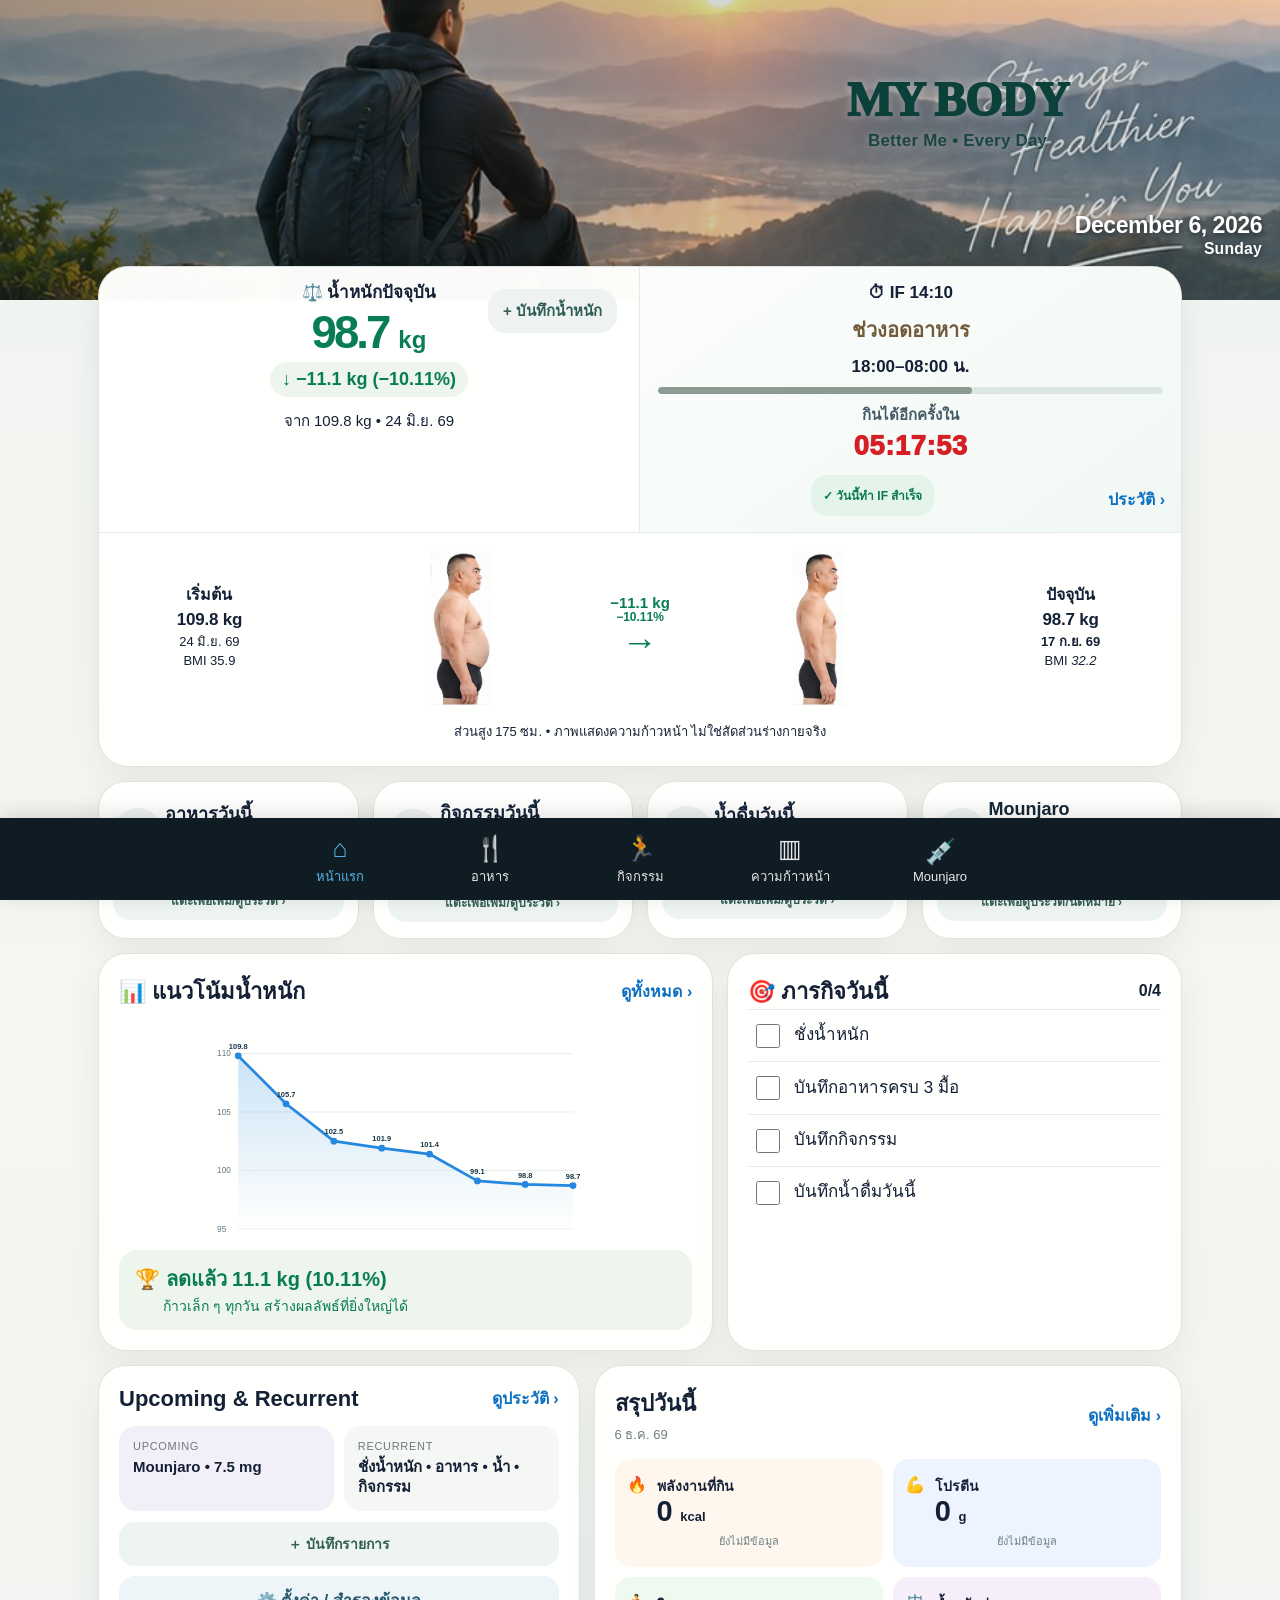
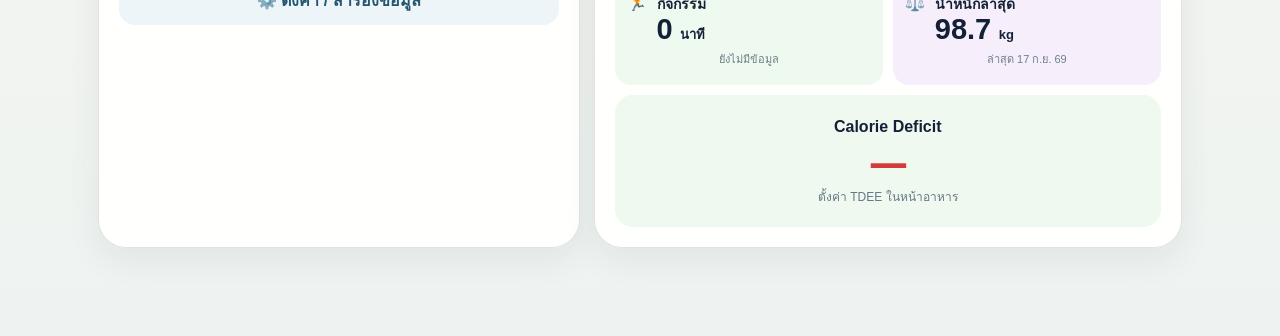
==== commit 842c1744: "Add files via upload" ====
--- a/index.html
+++ b/index.html
@@ -1,4 +1,4 @@
-<!doctype html><html lang="th"><head><meta charset="utf-8"><meta name="viewport" content="width=device-width,initial-scale=1,viewport-fit=cover,user-scalable=no"><meta name="theme-color" content="#173548"><meta http-equiv="Cache-Control" content="no-cache, no-store, must-revalidate"><meta http-equiv="Pragma" content="no-cache"><meta http-equiv="Expires" content="0"><title>MY BODY V2.2</title><link rel="manifest" href="manifest.json?v=2.2"><link rel="stylesheet" href="style.css?v=2.2"><link rel="icon" type="image/png" sizes="32x32" href="favicon-32.png?v=2.2"><link rel="apple-touch-icon" href="apple-touch-icon.png?v=2.2"><meta name="apple-mobile-web-app-capable" content="yes"></head><body>
+<!doctype html><html lang="th"><head><meta charset="utf-8"><meta name="viewport" content="width=device-width,initial-scale=1,viewport-fit=cover,user-scalable=no"><meta name="theme-color" content="#173548"><meta http-equiv="Cache-Control" content="no-cache, no-store, must-revalidate"><meta http-equiv="Pragma" content="no-cache"><meta http-equiv="Expires" content="0"><title>MY BODY V2.3</title><link rel="manifest" href="manifest.json?v=2.3"><link rel="stylesheet" href="style.css?v=2.3"><link rel="icon" type="image/png" sizes="32x32" href="favicon-32.png?v=2.3"><link rel="apple-touch-icon" href="apple-touch-icon.png?v=2.3"><meta name="apple-mobile-web-app-capable" content="yes"></head><body>
 <div id="app">
 <header class="hero"><div class="heroText"><h1>MY BODY</h1><small>Better Me • Every Day</small></div><button class="dateCard" onclick="openDay()"><b id="todayDate"></b><span id="dow"></span></button></header>
 <main>
@@ -11,4 +11,4 @@
 </div>
 <div id="sheet" class="sheet hidden"><div class="sheetPanel"><div class="sheetTop"><button onclick="closeSheet()">‹ กลับ</button><h2 id="sheetTitle"></h2><button id="addBtn" class="addBtn">＋ เพิ่ม</button></div><div id="sheetBody"></div></div></div>
 <div id="modal" class="modal hidden"><form id="entryForm"><div class="modalCard"><div class="modalHead"><h2 id="modalTitle">บันทึก</h2><button type="button" onclick="closeModal()">✕</button></div><div id="formFields"></div><button class="save" type="submit">บันทึกข้อมูล</button></div></form></div>
-<script src="app.js?v=2.2"></script></body></html>
+<script src="app.js?v=2.3"></script></body></html>
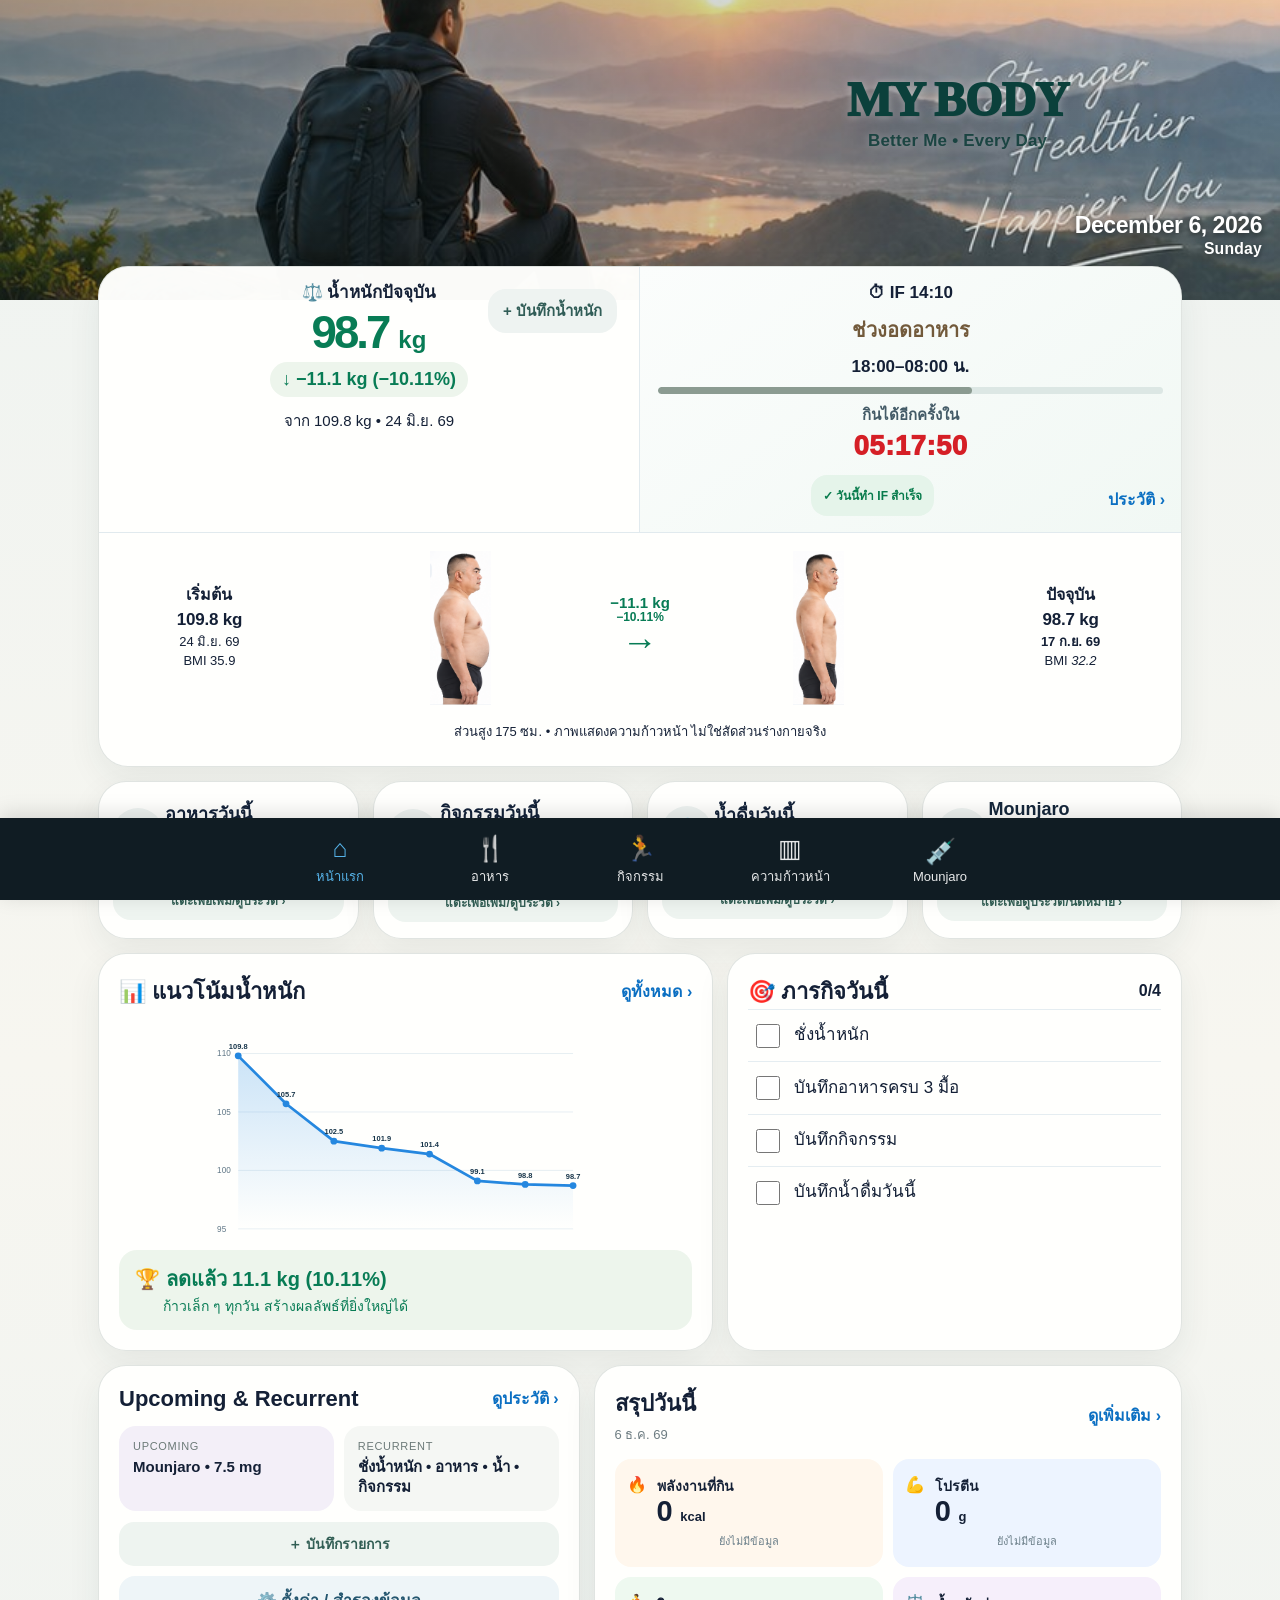
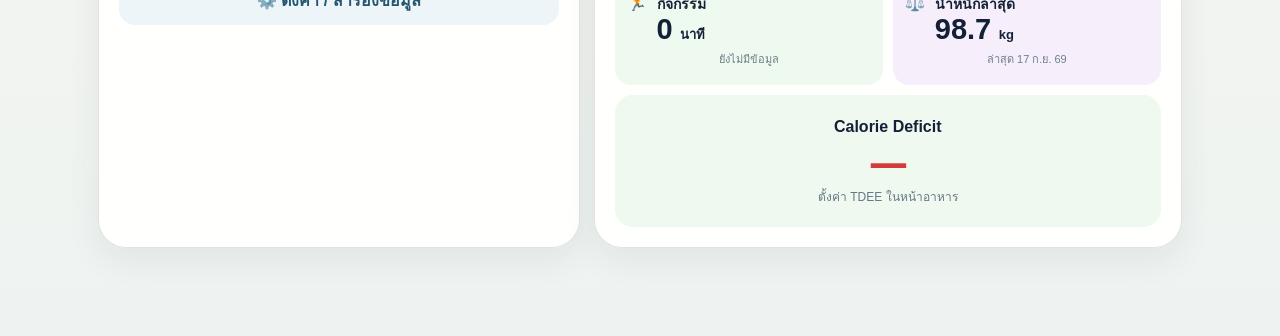
==== commit fab43c9d: "Add files via upload" ====
--- a/index.html
+++ b/index.html
@@ -1,4 +1,4 @@
-<!doctype html><html lang="th"><head><meta charset="utf-8"><meta name="viewport" content="width=device-width,initial-scale=1,viewport-fit=cover,user-scalable=no"><meta name="theme-color" content="#173548"><meta http-equiv="Cache-Control" content="no-cache, no-store, must-revalidate"><meta http-equiv="Pragma" content="no-cache"><meta http-equiv="Expires" content="0"><title>MY BODY V2.3</title><link rel="manifest" href="manifest.json?v=2.3"><link rel="stylesheet" href="style.css?v=2.3"><link rel="icon" type="image/png" sizes="32x32" href="favicon-32.png?v=2.3"><link rel="apple-touch-icon" href="apple-touch-icon.png?v=2.3"><meta name="apple-mobile-web-app-capable" content="yes"></head><body>
+<!doctype html><html lang="th"><head><meta charset="utf-8"><meta name="viewport" content="width=device-width,initial-scale=1,viewport-fit=cover,user-scalable=no"><meta name="theme-color" content="#173548"><meta http-equiv="Cache-Control" content="no-cache, no-store, must-revalidate"><meta http-equiv="Pragma" content="no-cache"><meta http-equiv="Expires" content="0"><title>MY BODY V2.4</title><link rel="manifest" href="manifest.json?v=2.4"><link rel="stylesheet" href="style.css?v=2.4"><link rel="icon" type="image/png" sizes="32x32" href="favicon-32.png?v=2.4"><link rel="apple-touch-icon" href="apple-touch-icon.png?v=2.4"><meta name="apple-mobile-web-app-capable" content="yes"></head><body>
 <div id="app">
 <header class="hero"><div class="heroText"><h1>MY BODY</h1><small>Better Me • Every Day</small></div><button class="dateCard" onclick="openDay()"><b id="todayDate"></b><span id="dow"></span></button></header>
 <main>
@@ -11,4 +11,4 @@
 </div>
 <div id="sheet" class="sheet hidden"><div class="sheetPanel"><div class="sheetTop"><button onclick="closeSheet()">‹ กลับ</button><h2 id="sheetTitle"></h2><button id="addBtn" class="addBtn">＋ เพิ่ม</button></div><div id="sheetBody"></div></div></div>
 <div id="modal" class="modal hidden"><form id="entryForm"><div class="modalCard"><div class="modalHead"><h2 id="modalTitle">บันทึก</h2><button type="button" onclick="closeModal()">✕</button></div><div id="formFields"></div><button class="save" type="submit">บันทึกข้อมูล</button></div></form></div>
-<script src="app.js?v=2.3"></script></body></html>
+<script src="app.js?v=2.4"></script></body></html>
--- a/style.css
+++ b/style.css
@@ -762,3 +762,8 @@
 .activityDayCard .burnRow{grid-template-columns:minmax(0,1fr) auto 38px 38px}.burnRow .activityInfo strong{font-size:16px}.burnRow .activityInfo .burnMeta{font-size:9px;color:#8a999f;margin-top:4px}.burnRow>em{display:flex;flex-direction:column;align-items:flex-end;gap:3px}.burnRow>em>b{font-size:15px;color:#078a56}.burnRow>em>small{font-size:11px;color:#6b7f88;white-space:nowrap}
 .activityBurnNote{margin-top:12px!important;background:#f3f6f7;border-radius:14px;padding:11px!important;line-height:1.45!important}
 @media(max-width:520px){.quick.activity .activityBurnQuick{font-size:12px!important}.activityBurnSummary{padding:10px 10px 0;gap:6px}.activityBurnSummary>div{padding:10px 6px}.activityBurnSummary b{font-size:17px}.activityDayHead{padding:11px 12px}.activityDayHead>strong{font-size:12px}.activityDayCard .activityRow{padding:11px 12px}.activityDayCard .burnRow{grid-template-columns:minmax(0,1fr) auto 36px 36px}.burnRow>em>b{font-size:14px}.burnRow>em>small{font-size:10px}}
+
+
+/* V2.4 — Activity dropdown + live burn preview */
+.activityBurnPreview{margin:12px 0 6px;padding:13px 14px;border:1px solid #cfe2d7;border-radius:16px;background:linear-gradient(135deg,#f3faf5,#edf7f0)}
+.activityBurnPreview span,.activityBurnPreview small{display:block;color:#667b82}.activityBurnPreview span{font-size:11px;font-weight:900;letter-spacing:.2px}.activityBurnPreview b{display:block;margin:4px 0 2px;font-size:24px;line-height:1.1;color:#078a56}.activityBurnPreview small{font-size:11px;line-height:1.35}
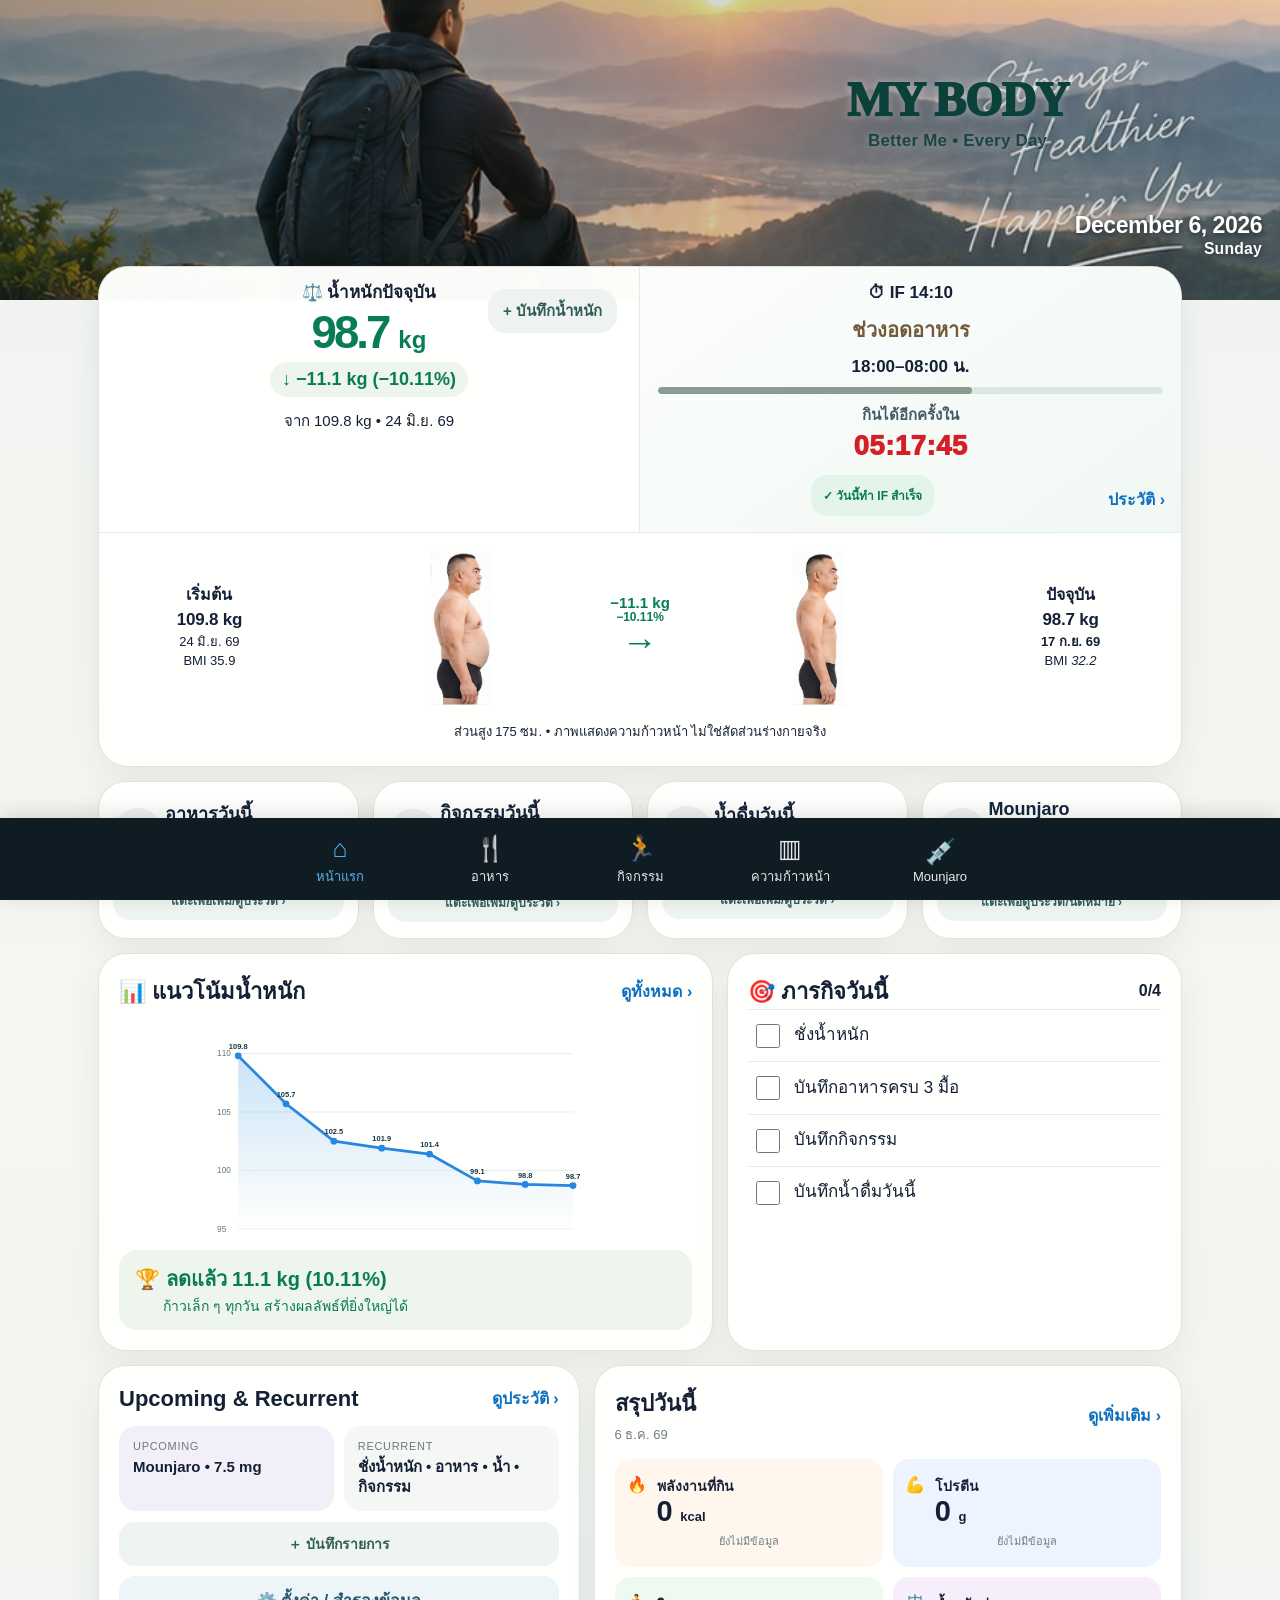
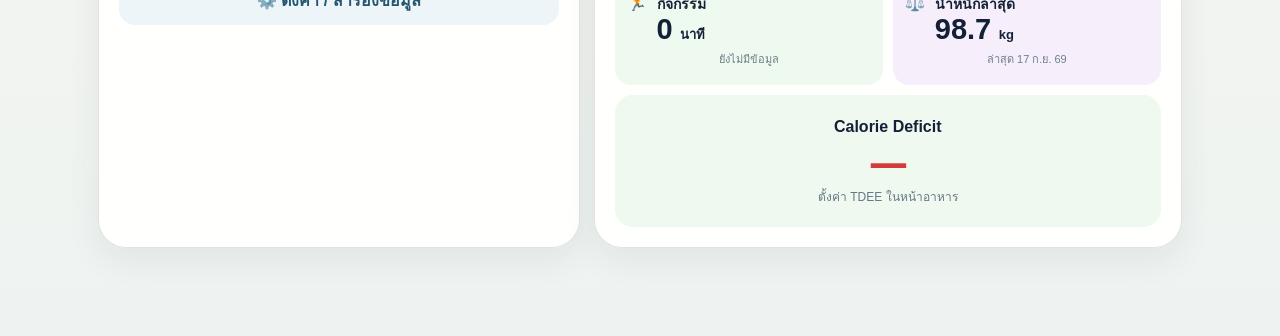
==== commit 5e277a5a: "Add files via upload" ====
--- a/index.html
+++ b/index.html
@@ -1,4 +1,4 @@
-<!doctype html><html lang="th"><head><meta charset="utf-8"><meta name="viewport" content="width=device-width,initial-scale=1,viewport-fit=cover,user-scalable=no"><meta name="theme-color" content="#173548"><meta http-equiv="Cache-Control" content="no-cache, no-store, must-revalidate"><meta http-equiv="Pragma" content="no-cache"><meta http-equiv="Expires" content="0"><title>MY BODY V2.4</title><link rel="manifest" href="manifest.json?v=2.4"><link rel="stylesheet" href="style.css?v=2.4"><link rel="icon" type="image/png" sizes="32x32" href="favicon-32.png?v=2.4"><link rel="apple-touch-icon" href="apple-touch-icon.png?v=2.4"><meta name="apple-mobile-web-app-capable" content="yes"></head><body>
+<!doctype html><html lang="th"><head><meta charset="utf-8"><meta name="viewport" content="width=device-width,initial-scale=1,viewport-fit=cover,user-scalable=no"><meta name="theme-color" content="#173548"><meta http-equiv="Cache-Control" content="no-cache, no-store, must-revalidate"><meta http-equiv="Pragma" content="no-cache"><meta http-equiv="Expires" content="0"><title>MY BODY V2.5</title><link rel="manifest" href="manifest.json?v=2.5"><link rel="stylesheet" href="style.css?v=2.5"><link rel="icon" type="image/png" sizes="32x32" href="favicon-32.png?v=2.5"><link rel="apple-touch-icon" href="apple-touch-icon.png?v=2.5"><meta name="apple-mobile-web-app-capable" content="yes"></head><body>
 <div id="app">
 <header class="hero"><div class="heroText"><h1>MY BODY</h1><small>Better Me • Every Day</small></div><button class="dateCard" onclick="openDay()"><b id="todayDate"></b><span id="dow"></span></button></header>
 <main>
@@ -11,4 +11,4 @@
 </div>
 <div id="sheet" class="sheet hidden"><div class="sheetPanel"><div class="sheetTop"><button onclick="closeSheet()">‹ กลับ</button><h2 id="sheetTitle"></h2><button id="addBtn" class="addBtn">＋ เพิ่ม</button></div><div id="sheetBody"></div></div></div>
 <div id="modal" class="modal hidden"><form id="entryForm"><div class="modalCard"><div class="modalHead"><h2 id="modalTitle">บันทึก</h2><button type="button" onclick="closeModal()">✕</button></div><div id="formFields"></div><button class="save" type="submit">บันทึกข้อมูล</button></div></form></div>
-<script src="app.js?v=2.4"></script></body></html>
+<script src="app.js?v=2.5"></script></body></html>
